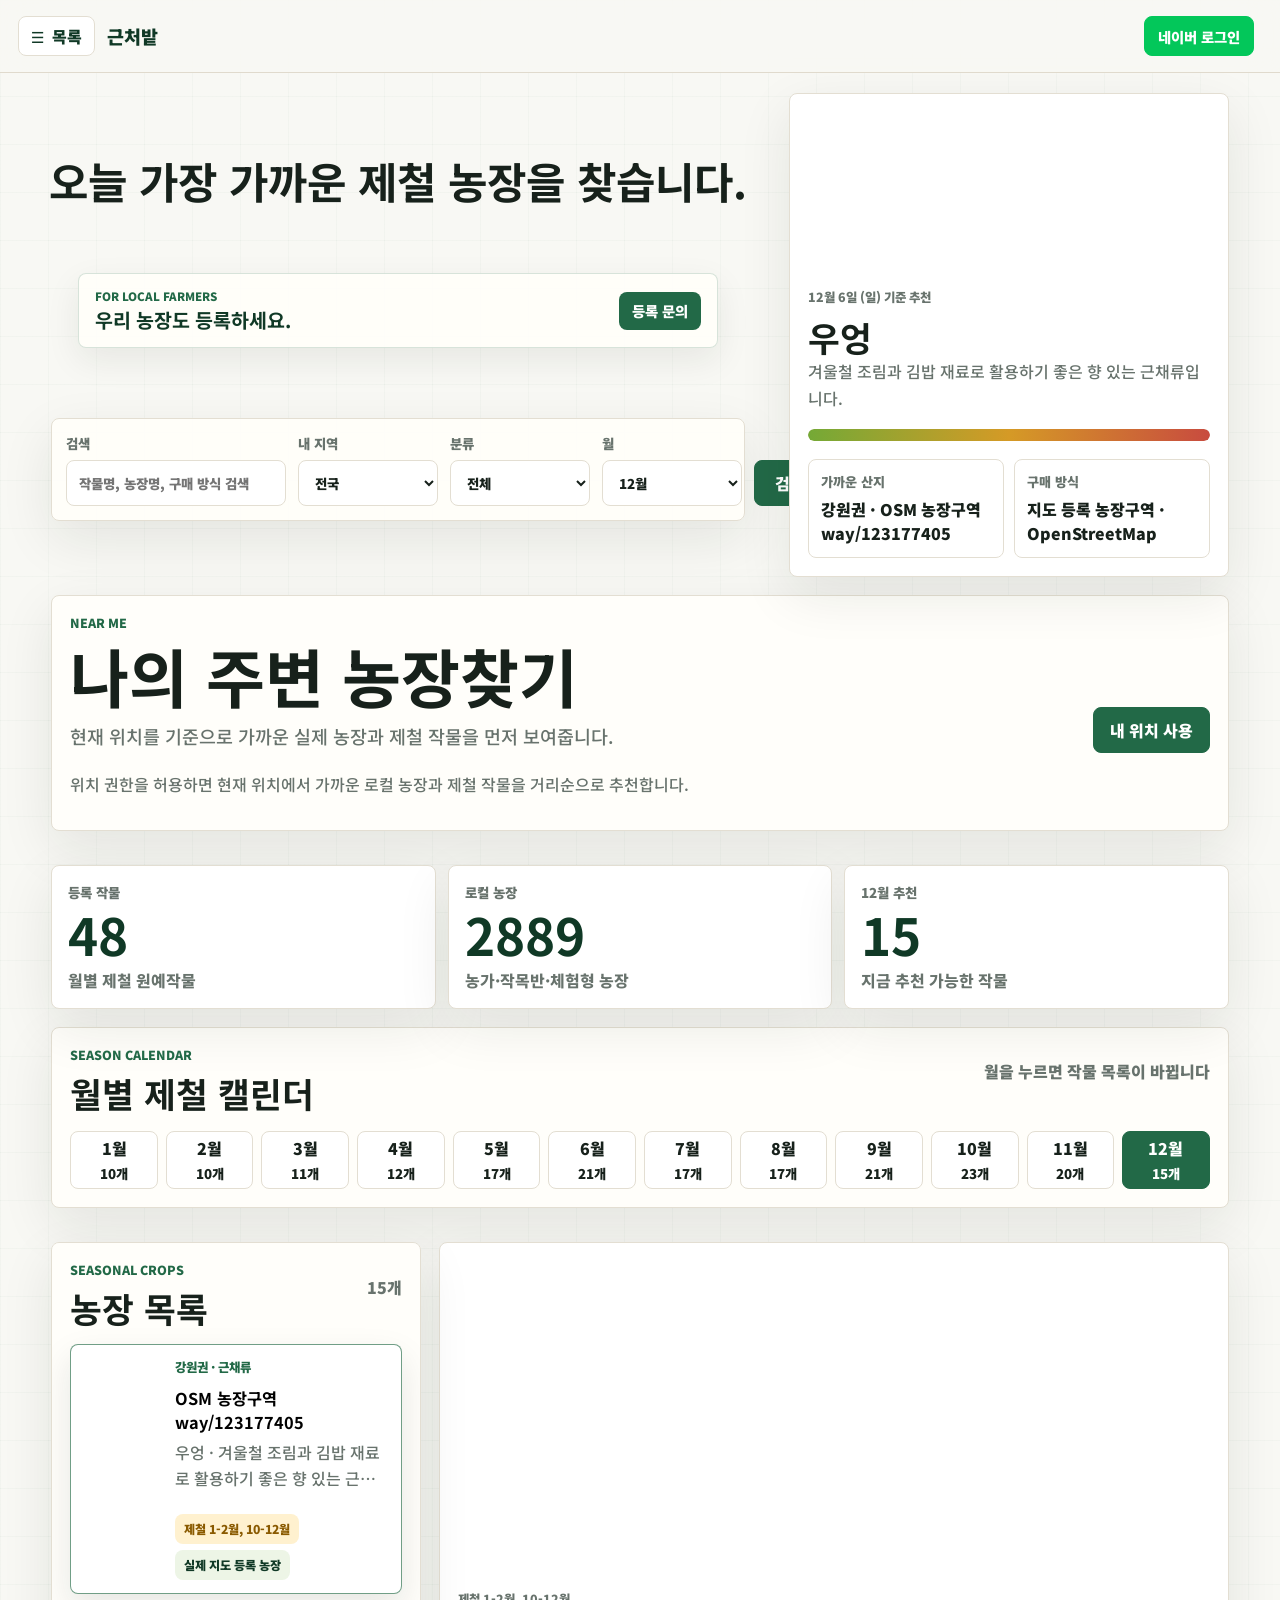
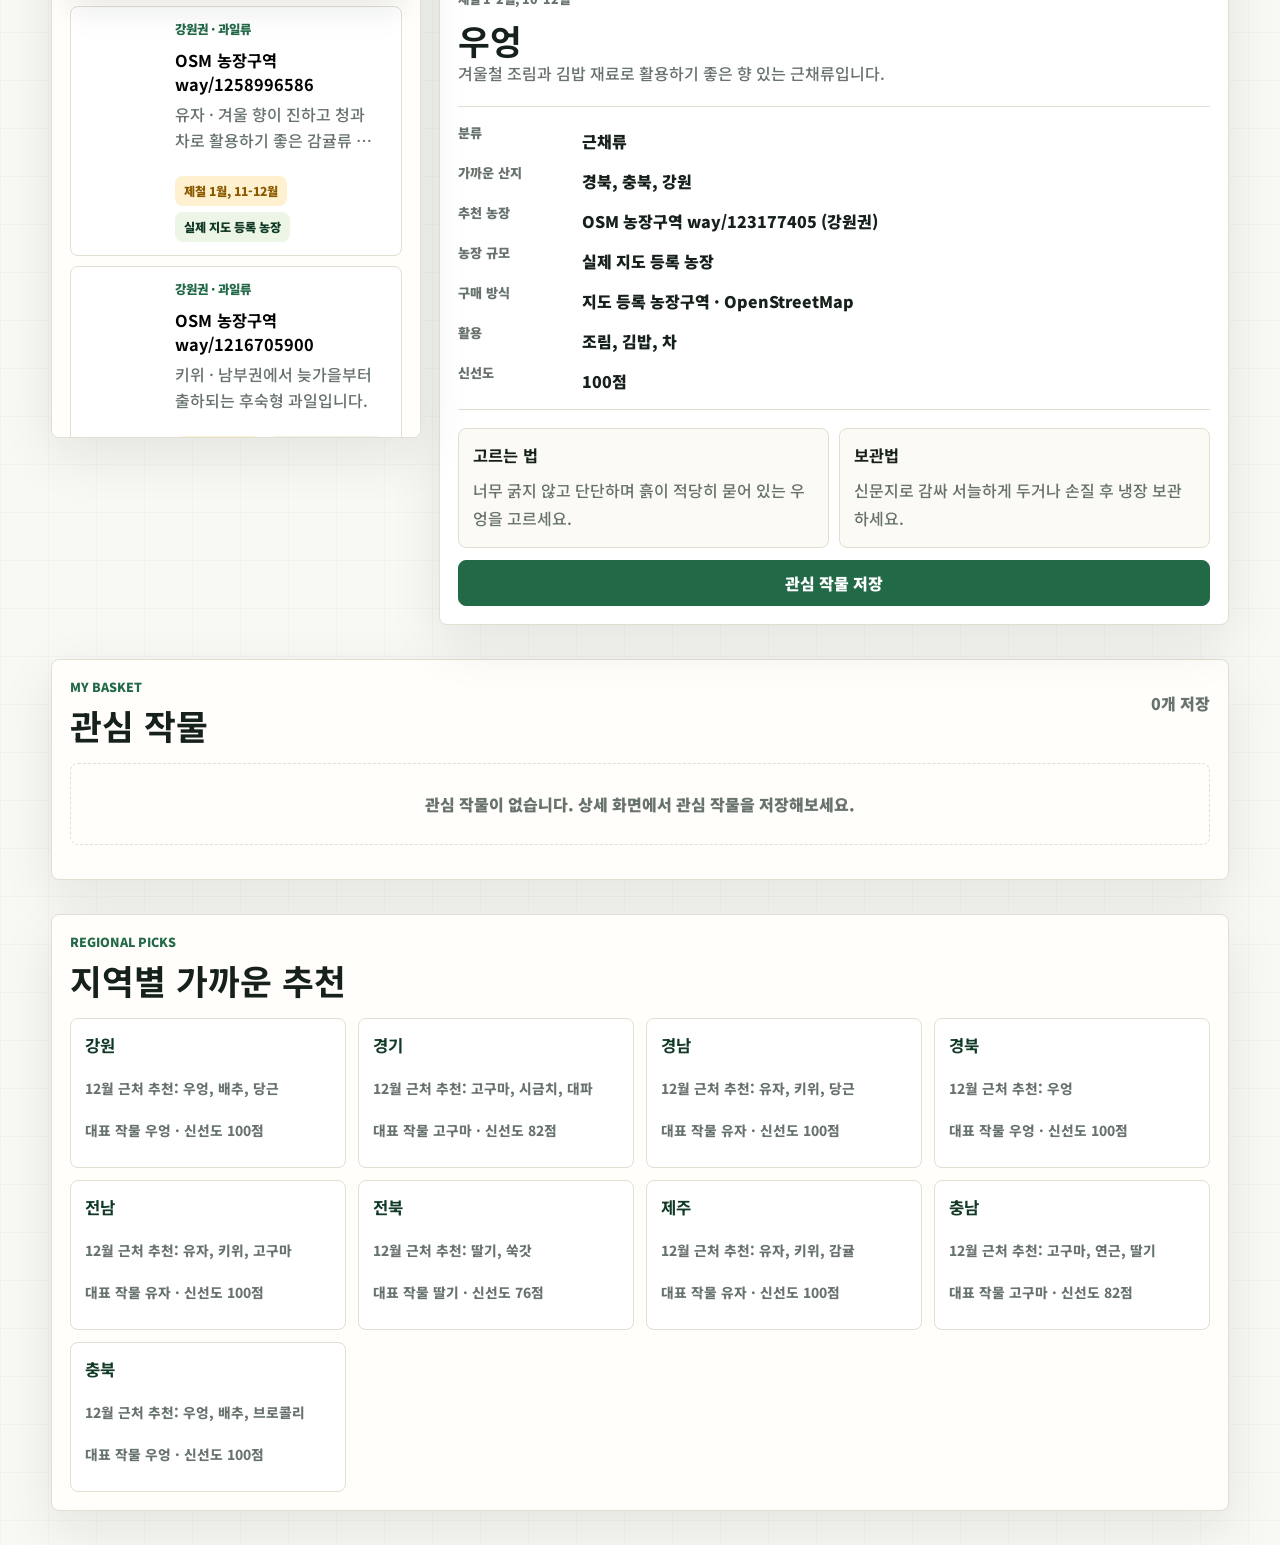
==== index.html @ dfaec76a "Move farm CTA into hero and hide secondary sections" ====
<!doctype html>
<html lang="ko">
  <head>
    <meta charset="UTF-8" />
    <meta name="viewport" content="width=device-width, initial-scale=1.0" />
    <meta
      name="description"
      content="내가 사는 지역 근처에서 지금 구할 수 있는 신선한 제철 원예작물과 로컬 구매처를 추천하는 농산물 정보 서비스입니다."
    />
    <title>근처밭 | 가까운 농장 제철작물 찾기</title>
    <link rel="preconnect" href="https://fonts.googleapis.com" />
    <link rel="preconnect" href="https://fonts.gstatic.com" crossorigin />
    <link
      href="https://fonts.googleapis.com/css2?family=Inter:wght@500;600;700;800;900&family=Noto+Sans+KR:wght@400;500;700;800;900&display=swap"
      rel="stylesheet"
    />
    <link rel="stylesheet" href="./styles.css" />
  </head>
  <body>
    <header class="site-header">
      <div class="header-left">
        <details class="quick-menu">
          <summary aria-label="서비스 목록 열기">목록</summary>
          <div class="quick-menu-panel">
            <a href="#nearby">주변 농장찾기</a>
            <a href="#overview">서비스 요약</a>
            <a href="#finder">작물 검색</a>
            <a href="#recommend">오늘 추천</a>
            <a href="#small-farms">작은 농장</a>
            <a href="#how-it-works">이렇게 찾습니다</a>
            <a href="#calendar">제철 달력</a>
            <a href="#crop-list">농장 목록</a>
            <a href="#favorites">관심 작물</a>
            <a href="#problem">농업 문제</a>
            <a href="#data">데이터 구조</a>
          </div>
        </details>
        <a class="brand" href="#app" aria-label="근처밭 홈">근처밭</a>
      </div>
      <div class="auth-widget" id="naverAuthWidget">
        <button class="naver-login-button" id="naverLoginButton" type="button">네이버 로그인</button>
        <div class="auth-panel" id="naverAuthPanel" hidden>
          <strong id="naverAuthTitle">네이버 로그인</strong>
          <p id="naverAuthMessage">네이버 계정으로 관심 작물과 농장 후보를 관리할 수 있습니다.</p>
          <code id="naverCallbackUrl"></code>
          <button type="button" id="naverLogoutButton" hidden>로그아웃</button>
        </div>
      </div>
    </header>

    <main id="app">
      <section class="hero" id="recommend">
        <div class="hero-copy hero-title-only">
          <h1>오늘 가장 가까운 제철 농장을 찾습니다.</h1>
          <div class="hero-farm-cta">
            <div>
              <span>For local farmers</span>
              <strong>우리 농장도 등록하세요.</strong>
            </div>
            <a href="mailto:hello@example.com?subject=근처밭 농장 등록 문의">등록 문의</a>
          </div>
          <div class="toolbar-panel hero-search" id="finder" aria-label="내 주변 제철 작물 검색">
            <label class="search-field">
              <span>검색</span>
              <input id="searchInput" type="search" placeholder="작물명, 농장명, 구매 방식 검색" autocomplete="off" />
            </label>
            <label>
              <span>내 지역</span>
              <select id="regionFilter">
                <option value="all">전국</option>
              </select>
            </label>
            <label>
              <span>분류</span>
              <select id="categoryFilter">
                <option value="all">전체</option>
              </select>
            </label>
            <label>
              <span>월</span>
              <select id="monthFilter"></select>
            </label>
            <button class="primary-button search-submit-button" id="searchSubmitButton" type="button">
              검색 결과 보기
            </button>
          </div>
        </div>

        <aside class="today-card" aria-label="주변 추천 요약">
          <div class="today-image" id="todayImage"></div>
          <div class="today-content">
            <p class="eyebrow" id="todayDate">Today</p>
            <h2 id="todayCropName">추천 신선작물</h2>
            <p id="todaySummary">오늘 날짜와 선택한 지역을 기준으로 가까운 제철 작물을 계산합니다.</p>
            <div class="fresh-meter" aria-label="제철 신선도">
              <span id="freshMeter"></span>
            </div>
            <dl class="today-meta">
              <div>
                <dt>가까운 산지</dt>
                <dd id="todayRegion">-</dd>
              </div>
              <div>
                <dt>구매 방식</dt>
                <dd id="todayCategory">-</dd>
              </div>
            </dl>
          </div>
        </aside>
      </section>

      <section class="section location-section main-location" id="nearby">
        <div class="section-heading">
          <div>
            <p class="eyebrow">Near me</p>
            <h1>나의 주변 농장찾기</h1>
            <p class="lead">현재 위치를 기준으로 가까운 실제 농장과 제철 작물을 먼저 보여줍니다.</p>
          </div>
          <button class="primary-button" id="locationButton" type="button">내 위치 사용</button>
        </div>
        <p class="location-status" id="locationStatus">
          위치 권한을 허용하면 현재 위치에서 가까운 로컬 농장과 제철 작물을 거리순으로 추천합니다.
        </p>
        <div class="nearby-list" id="nearbyList"></div>
      </section>

      <section class="overview-strip" id="overview" aria-label="서비스 요약">
        <article>
          <span>등록 작물</span>
          <strong id="cropTotal">0</strong>
          <p>월별 제철 원예작물</p>
        </article>
        <article>
          <span>로컬 농장</span>
          <strong id="farmTotal">0</strong>
          <p>농가·작목반·체험형 농장</p>
        </article>
        <article>
          <span id="currentMonthLabel">이번 달</span>
          <strong id="monthTotal">0</strong>
          <p>지금 추천 가능한 작물</p>
        </article>
      </section>

      <section class="section small-farm-section deferred-section" id="small-farms">
        <div class="section-heading">
          <div>
            <p class="eyebrow">Small farms</p>
            <h2>작은 농장도 함께 발견하기</h2>
          </div>
          <p class="result-count" id="smallFarmCount">0곳</p>
        </div>
        <p class="section-note">
          대형 산지뿐 아니라 직거래가 가능한 농가, 작목반, 체험형 소규모 농장도 함께 보여줍니다.
        </p>
        <div class="small-farm-list" id="smallFarmList"></div>
      </section>

      <section class="section flow-section deferred-section" id="how-it-works">
        <div class="section-heading">
          <div>
            <p class="eyebrow">How it works</p>
            <h2>이렇게 찾습니다</h2>
          </div>
        </div>
        <div class="flow-grid">
          <article>
            <span>1</span>
            <strong>지역 또는 현재 위치 선택</strong>
            <p>내 주변에서 접근 가능한 농장 후보를 먼저 좁힙니다.</p>
          </article>
          <article>
            <span>2</span>
            <strong>이번 달 제철 작물 확인</strong>
            <p>계절에 맞는 원예작물만 추려 신선도 높은 선택지를 보여줍니다.</p>
          </article>
          <article>
            <span>3</span>
            <strong>농장 상세에서 구매 판단</strong>
            <p>구매 방식, 농장 규모, 고르는 법과 보관법을 한 번에 확인합니다.</p>
          </article>
        </div>
      </section>

      <section class="section calendar-section" id="calendar" aria-labelledby="calendarTitle">
        <div class="section-heading">
          <div>
            <p class="eyebrow">Season calendar</p>
            <h2 id="calendarTitle">월별 제철 캘린더</h2>
          </div>
          <p class="result-count" id="calendarHint">월을 누르면 작물 목록이 바뀝니다</p>
        </div>
        <div class="month-strip" id="monthStrip"></div>
      </section>

      <section class="dashboard" id="crop-list">
        <aside class="crop-list-panel" aria-labelledby="listTitle">
          <div class="section-heading">
            <div>
            <p class="eyebrow">Seasonal crops</p>
              <h2 id="listTitle">농장 목록</h2>
            </div>
            <p class="result-count" id="resultCount">0개</p>
          </div>
          <div class="crop-grid" id="cropGrid"></div>
        </aside>

        <section class="detail-panel" id="cropDetail" aria-live="polite">
          <div class="detail-image" id="detailImage"></div>
          <p class="eyebrow" id="detailSeason">근처 제철</p>
          <h2 id="detailName">작물을 선택하세요</h2>
          <p id="detailDescription">목록에서 작물을 누르면 가까운 산지와 구매 팁이 표시됩니다.</p>
          <dl class="detail-meta" id="detailMeta"></dl>
          <div class="detail-tips">
            <div class="tip-box">
              <h3>고르는 법</h3>
              <p id="detailPick">-</p>
            </div>
            <div class="tip-box">
              <h3>보관법</h3>
              <p id="detailStorage">-</p>
            </div>
          </div>
          <button class="favorite-button" id="favoriteButton" type="button">관심 작물 저장</button>
        </section>
      </section>

      <section class="section saved-section" id="favorites">
        <div class="section-heading">
          <div>
            <p class="eyebrow">My basket</p>
            <h2>관심 작물</h2>
          </div>
          <p class="result-count" id="favoriteCount">0개 저장</p>
        </div>
        <div class="saved-list" id="favoriteList"></div>
      </section>

      <section class="section regional-section">
        <div class="section-heading">
          <div>
            <p class="eyebrow">Regional picks</p>
            <h2>지역별 가까운 추천</h2>
          </div>
        </div>
        <div class="region-grid" id="regionGrid"></div>
      </section>

      <section class="section impact-section deferred-section" id="problem">
        <div class="section-heading">
          <div>
            <p class="eyebrow">Agricultural problem</p>
            <h2>이 서비스가 푸는 농업 문제</h2>
          </div>
        </div>
        <div class="impact-grid">
          <article>
            <strong>정보 탐색 문제</strong>
            <p>소비자는 집 근처에서 지금 어떤 제철 작물을 구할 수 있는지 빠르게 알기 어렵습니다.</p>
          </article>
          <article>
            <strong>로컬푸드 발견성</strong>
            <p>가까운 산지와 구매 방식을 함께 보여줘 지역 농산물과 소비자의 접점을 넓힙니다.</p>
          </article>
          <article>
            <strong>신선도와 이동 거리</strong>
            <p>제철 시기와 가까운 산지를 함께 고려해 더 신선한 선택을 돕습니다.</p>
          </article>
        </div>
      </section>

      <section class="section data-section deferred-section" id="data">
        <div class="section-heading">
          <div>
            <p class="eyebrow">Data structure</p>
            <h2>사용한 데이터 구조</h2>
          </div>
        </div>
        <pre><code>{
  id: "tomato",
  name: "토마토",
  category: "과채류",
  regions: ["부산", "강원", "충남"],
  localSources: [{ region: "충남", farmName: "논산 햇살토마토농장", city: "논산", salesType: "직거래 / 로컬푸드 매장" }],
  seasonMonths: [5, 6, 7, 8, 9],
  image: "작물 이미지 URL",
  description: "작물 설명",
  pickTip: "고르는 법",
  storageTip: "보관법",
  uses: ["샐러드", "소스"]
}</code></pre>
      </section>
    </main>

    <script src="./real-farms.js"></script>
    <script src="./script.js"></script>
    <script src="./naver-auth.js"></script>
  </body>
</html>
---- styles.css ----
:root {
  --bg: #f8f8f4;
  --surface: #fffefa;
  --surface-strong: #ffffff;
  --text: #17211b;
  --muted: #68736d;
  --line: #e3ded2;
  --green: #226947;
  --green-dark: #103926;
  --leaf: #74a936;
  --tomato: #c84b3f;
  --sky: #277497;
  --gold: #d59a26;
  --shadow: 0 18px 54px rgba(24, 32, 27, 0.09);
}

* {
  box-sizing: border-box;
}

html {
  scroll-behavior: smooth;
}

body {
  margin: 0;
  background:
    linear-gradient(rgba(36, 107, 69, 0.026) 1px, transparent 1px),
    linear-gradient(90deg, rgba(36, 107, 69, 0.026) 1px, transparent 1px),
    var(--bg);
  background-size: 48px 48px;
  color: var(--text);
  font-family: "Noto Sans KR", "Inter", system-ui, sans-serif;
  font-weight: 500;
  text-rendering: optimizeLegibility;
  -webkit-font-smoothing: antialiased;
}

button,
input,
select {
  font: inherit;
}

button {
  cursor: pointer;
}

a {
  color: inherit;
  text-decoration: none;
}

.site-header {
  position: sticky;
  top: 0;
  z-index: 20;
  display: flex;
  align-items: center;
  justify-content: space-between;
  gap: 20px;
  padding: 16px clamp(8px, 2vw, 28px) 16px clamp(8px, 1.4vw, 20px);
  border-bottom: 1px solid rgba(222, 216, 201, 0.9);
  background: rgba(248, 248, 244, 0.92);
  backdrop-filter: blur(16px);
}

.header-left {
  display: flex;
  align-items: center;
  gap: 12px;
}

.quick-menu {
  position: relative;
}

.quick-menu summary {
  display: inline-flex;
  min-height: 40px;
  align-items: center;
  justify-content: center;
  border: 1px solid var(--line);
  border-radius: 8px;
  background: var(--surface-strong);
  color: var(--green-dark);
  padding: 0 12px;
  font-weight: 900;
  list-style: none;
  cursor: pointer;
}

.quick-menu summary::-webkit-details-marker {
  display: none;
}

.quick-menu summary::before {
  margin-right: 7px;
  content: "☰";
  font-size: 0.95rem;
}

.quick-menu[open] summary {
  border-color: var(--green);
  box-shadow: 0 0 0 3px rgba(34, 105, 71, 0.12);
}

.quick-menu-panel {
  position: absolute;
  top: calc(100% + 8px);
  left: 0;
  z-index: 40;
  display: grid;
  width: 190px;
  gap: 4px;
  border: 1px solid var(--line);
  border-radius: 8px;
  background: var(--surface-strong);
  box-shadow: var(--shadow);
  padding: 8px;
}

.quick-menu-panel a {
  border-radius: 8px;
  color: var(--text);
  padding: 10px 11px;
  font-weight: 900;
}

.quick-menu-panel a:hover {
  background: #edf5e6;
  color: var(--green-dark);
}

.brand {
  color: var(--green-dark);
  font-size: 1.15rem;
  font-weight: 900;
  letter-spacing: 0;
}

.nav {
  display: flex;
  gap: clamp(14px, 3vw, 30px);
  color: var(--muted);
  font-weight: 800;
}

.nav a:hover {
  color: var(--green-dark);
}

.main-location {
  padding-top: 34px;
}

.main-location .section-heading {
  align-items: flex-end;
}

.main-location h1 {
  margin-bottom: 10px;
  font-size: clamp(2.25rem, 5vw, 4.2rem);
}

.main-location .lead {
  margin-bottom: 0;
}

.auth-widget {
  position: relative;
  flex: 0 0 auto;
}

.naver-login-button {
  min-height: 40px;
  border: 1px solid #03c75a;
  border-radius: 8px;
  background: #03c75a;
  color: #ffffff;
  padding: 0 13px;
  font-size: 0.9rem;
  font-weight: 900;
  white-space: nowrap;
}

.naver-login-button.connected {
  border-color: var(--green-dark);
  background: var(--green-dark);
}

.auth-panel {
  position: absolute;
  top: calc(100% + 8px);
  right: 0;
  z-index: 45;
  width: min(360px, 84vw);
  border: 1px solid var(--line);
  border-radius: 8px;
  background: var(--surface-strong);
  box-shadow: var(--shadow);
  padding: 14px;
}

.auth-panel strong {
  display: block;
  margin-bottom: 8px;
  color: var(--green-dark);
  font-size: 1rem;
}

.auth-panel p {
  margin-bottom: 10px;
  color: var(--muted);
  font-size: 0.9rem;
  line-height: 1.6;
}

.auth-panel code {
  display: block;
  overflow-wrap: anywhere;
  border-radius: 8px;
  background: #f3f5ef;
  color: var(--green-dark);
  padding: 9px;
  font-size: 0.78rem;
  line-height: 1.45;
}

.auth-panel button {
  min-height: 36px;
  margin-top: 10px;
  border: 1px solid var(--line);
  border-radius: 8px;
  background: transparent;
  color: var(--green-dark);
  padding: 0 12px;
  font-weight: 900;
}

.hero {
  display: grid;
  grid-template-columns: minmax(0, 1fr) minmax(320px, 440px);
  gap: clamp(20px, 4vw, 44px);
  align-items: stretch;
  padding: 20px clamp(18px, 4vw, 56px) 18px;
}

.hero-copy {
  display: flex;
  min-height: 360px;
  flex-direction: column;
  justify-content: center;
}

.hero-title-only {
  align-items: center;
  min-height: 430px;
  justify-content: space-between;
  padding: clamp(38px, 5vw, 72px) 0 clamp(18px, 3vw, 38px);
}

.hero-title-only h1 {
  max-width: none;
  margin-bottom: 0;
  font-size: clamp(2.05rem, 3.35vw, 3.25rem);
  line-height: 1.08;
  text-align: center;
  white-space: nowrap;
}

.hero-search {
  width: 100%;
  max-width: 940px;
  margin: 0 auto;
}

.hero-farm-cta {
  display: flex;
  width: min(100%, 640px);
  align-items: center;
  justify-content: space-between;
  gap: 18px;
  border: 1px solid rgba(34, 105, 71, 0.18);
  border-radius: 8px;
  background: rgba(255, 254, 250, 0.9);
  box-shadow: 0 12px 34px rgba(24, 32, 27, 0.08);
  padding: 14px 16px;
}

.hero-farm-cta span {
  display: block;
  margin-bottom: 4px;
  color: var(--green);
  font-size: 0.72rem;
  font-weight: 900;
  text-transform: uppercase;
}

.hero-farm-cta strong {
  display: block;
  color: var(--green-dark);
  font-size: clamp(1rem, 1.6vw, 1.22rem);
  line-height: 1.25;
}

.hero-farm-cta a {
  display: inline-flex;
  min-height: 38px;
  flex: 0 0 auto;
  align-items: center;
  justify-content: center;
  border-radius: 8px;
  background: var(--green);
  color: white;
  padding: 0 13px;
  font-size: 0.9rem;
  font-weight: 900;
}

.eyebrow {
  margin: 0 0 10px;
  color: var(--green);
  font-size: 0.78rem;
  font-weight: 900;
  letter-spacing: 0;
  text-transform: uppercase;
}

h1,
h2,
h3,
p {
  margin-top: 0;
}

h1 {
  max-width: 820px;
  margin-bottom: 18px;
  font-size: clamp(2.35rem, 5vw, 4.75rem);
  line-height: 1.06;
  letter-spacing: 0;
}

h2 {
  margin-bottom: 0;
  font-size: clamp(1.5rem, 2.7vw, 2.35rem);
  line-height: 1.14;
  letter-spacing: 0;
}

h3 {
  margin-bottom: 10px;
  font-size: 1.02rem;
}

.lead {
  max-width: 620px;
  color: var(--muted);
  font-size: clamp(1rem, 2vw, 1.15rem);
  line-height: 1.82;
}

.hero-points {
  display: flex;
  flex-wrap: wrap;
  gap: 8px;
  margin-top: 4px;
}

.hero-points span {
  border: 1px solid var(--line);
  border-radius: 999px;
  background: rgba(255, 255, 255, 0.72);
  color: var(--green-dark);
  padding: 8px 11px;
  font-size: 0.84rem;
  font-weight: 900;
}

.back-link {
  display: inline-flex;
  margin-bottom: 14px;
  color: var(--green-dark);
  font-weight: 900;
}

.detail-page {
  padding: 28px clamp(18px, 4vw, 56px) 48px;
}

.detail-hero {
  display: grid;
  grid-template-columns: minmax(280px, 0.9fr) minmax(0, 1.1fr);
  gap: 18px;
  align-items: stretch;
  margin-bottom: 18px;
}

.detail-hero-image,
.detail-hero-copy {
  border: 1px solid var(--line);
  border-radius: 8px;
  background: var(--surface-strong);
  box-shadow: var(--shadow);
}

.detail-hero-image {
  min-height: 430px;
  background-position: center;
  background-size: cover;
  filter: saturate(0.96) contrast(1.02);
}

.detail-hero-copy {
  display: flex;
  flex-direction: column;
  justify-content: center;
  padding: clamp(20px, 4vw, 36px);
}

.detail-hero-copy h1 {
  font-size: clamp(2rem, 4vw, 4rem);
}

.detail-favorite {
  width: fit-content;
  min-width: 180px;
}

.detail-actions {
  display: flex;
  flex-wrap: wrap;
  gap: 10px;
  margin: 18px 0 8px;
}

.detail-page-grid {
  display: grid;
  grid-template-columns: repeat(2, minmax(0, 1fr));
  gap: 18px;
}

.detail-info-section {
  margin: 0;
}

.page-meta {
  margin-bottom: 0;
}

.hero-actions {
  display: flex;
  flex-wrap: wrap;
  gap: 10px;
  margin-top: 18px;
}

.primary-button,
.secondary-button,
.favorite-button {
  display: inline-flex;
  min-height: 46px;
  align-items: center;
  justify-content: center;
  border-radius: 8px;
  padding: 0 16px;
  font-weight: 900;
}

.primary-button {
  border: 1px solid var(--green);
  background: var(--green);
  color: white;
}

.secondary-button {
  border: 1px solid var(--line);
  background: var(--surface-strong);
  color: var(--text);
}

.favorite-button {
  width: 100%;
  margin-top: 12px;
  border: 1px solid var(--green);
  background: var(--green);
  color: white;
}

.favorite-button.saved {
  border-color: #e8c46d;
  background: #fff4cf;
  color: #6f4c00;
}

.today-card,
.toolbar-panel,
.crop-list-panel,
.detail-panel,
.section {
  border: 1px solid var(--line);
  border-radius: 8px;
  background: var(--surface);
  box-shadow: var(--shadow);
}

.today-card {
  display: flex;
  min-height: 360px;
  flex-direction: column;
  overflow: hidden;
  background: var(--surface-strong);
}

.today-image,
.detail-image,
.crop-image {
  background-position: center;
  background-size: cover;
}

.today-image {
  min-height: 175px;
  filter: saturate(0.96) contrast(1.02);
}

.today-content {
  display: flex;
  flex: 1;
  flex-direction: column;
  padding: 18px;
}

.today-content p {
  color: var(--muted);
  line-height: 1.72;
}

.fresh-meter {
  height: 12px;
  margin: auto 0 18px;
  overflow: hidden;
  border-radius: 999px;
  background: #ebe4d6;
}

.fresh-meter span {
  display: block;
  width: 0%;
  height: 100%;
  border-radius: inherit;
  background: linear-gradient(90deg, var(--leaf), var(--gold), var(--tomato));
  transition: width 240ms ease;
}

.today-meta {
  display: grid;
  grid-template-columns: 1fr 1fr;
  gap: 10px;
  margin: 0;
}

.today-meta div {
  padding: 12px;
  border: 1px solid var(--line);
  border-radius: 8px;
  background: var(--surface-strong);
}

dt {
  color: var(--muted);
  font-size: 0.82rem;
  font-weight: 900;
}

dd {
  margin: 6px 0 0;
  font-weight: 900;
}

.toolbar-panel {
  display: grid;
  grid-template-columns: minmax(220px, 1.5fr) repeat(3, minmax(140px, 0.7fr)) minmax(140px, auto);
  gap: 12px;
  margin: 0 clamp(18px, 4vw, 56px) 18px;
  padding: 14px;
  background: rgba(255, 254, 250, 0.94);
}

.search-submit-button {
  align-self: end;
  width: 100%;
}

.overview-strip {
  display: grid;
  grid-template-columns: repeat(3, minmax(0, 1fr));
  gap: 12px;
  margin: 0 clamp(18px, 4vw, 56px) 18px;
}

.overview-strip article {
  display: grid;
  gap: 7px;
  min-height: 128px;
  border: 1px solid var(--line);
  border-radius: 8px;
  background: var(--surface-strong);
  box-shadow: var(--shadow);
  padding: 16px;
}

.overview-strip span {
  color: var(--muted);
  font-size: 0.84rem;
  font-weight: 900;
}

.overview-strip strong {
  color: var(--green-dark);
  font-size: clamp(2rem, 4vw, 3.2rem);
  line-height: 1;
}

.overview-strip p {
  margin: 0;
  color: var(--muted);
  font-weight: 800;
}

label {
  display: grid;
  gap: 7px;
  color: var(--muted);
  font-size: 0.84rem;
  font-weight: 900;
}

input,
select {
  width: 100%;
  min-height: 46px;
  border: 1px solid var(--line);
  border-radius: 8px;
  background: #fff;
  color: var(--text);
  padding: 0 12px;
  outline: none;
}

input:focus,
select:focus {
  border-color: var(--green);
  box-shadow: 0 0 0 3px rgba(36, 107, 69, 0.16);
}

.dashboard {
  display: grid;
  grid-template-columns: minmax(280px, 370px) minmax(0, 1fr);
  gap: 18px;
  padding: 0 clamp(18px, 4vw, 56px) 34px;
  align-items: start;
}

.crop-list-panel,
.detail-panel,
.section {
  padding: 18px;
}

.crop-list-panel {
  position: sticky;
  top: 82px;
  max-height: calc(100vh - 104px);
  overflow: auto;
}

.section-heading {
  display: flex;
  align-items: center;
  justify-content: space-between;
  gap: 18px;
  margin-bottom: 18px;
}

.result-count {
  color: var(--muted);
  font-weight: 900;
}

.crop-grid {
  display: grid;
  grid-template-columns: 1fr;
  gap: 10px;
}

.crop-card {
  display: grid;
  grid-template-columns: 86px minmax(0, 1fr);
  min-height: 112px;
  overflow: hidden;
  border: 1px solid var(--line);
  border-radius: 8px;
  background: var(--surface-strong);
  text-align: left;
  transition:
    border-color 160ms ease,
    box-shadow 160ms ease,
    transform 160ms ease;
}

.crop-card:hover,
.crop-card.active {
  border-color: rgba(36, 107, 69, 0.65);
  box-shadow: 0 14px 34px rgba(24, 32, 27, 0.1);
  transform: translateY(-2px);
}

.crop-image {
  min-height: 112px;
  filter: saturate(0.95) contrast(1.02);
}

.crop-body {
  display: flex;
  flex: 1;
  flex-direction: column;
  min-width: 0;
  padding: 12px;
}

.crop-body h3 {
  margin-bottom: 6px;
}

.crop-body p {
  display: -webkit-box;
  overflow: hidden;
  color: var(--muted);
  line-height: 1.62;
  -webkit-box-orient: vertical;
  -webkit-line-clamp: 2;
}

.badge-row {
  display: flex;
  flex-wrap: wrap;
  gap: 6px;
  margin-top: auto;
}

.badge {
  border-radius: 8px;
  background: #edf5e6;
  color: var(--green-dark);
  padding: 6px 9px;
  font-size: 0.76rem;
  font-weight: 900;
}

.crop-card .badge-row {
  margin-top: 6px;
}

.badge.gold {
  background: #fff1cf;
  color: #8a5a00;
}

.badge.sky {
  background: #e7f4f8;
  color: #155572;
}

.detail-panel {
  align-self: start;
  background: var(--surface-strong);
}

.detail-image {
  min-height: 310px;
  margin-bottom: 18px;
  border-radius: 8px;
  filter: saturate(0.96) contrast(1.02);
}

.detail-panel p {
  color: var(--muted);
  line-height: 1.74;
}

.detail-meta {
  display: grid;
  grid-template-columns: 110px minmax(0, 1fr);
  gap: 10px 14px;
  margin: 18px 0;
  padding: 16px 0;
  border-top: 1px solid var(--line);
  border-bottom: 1px solid var(--line);
}

.detail-meta dd {
  overflow-wrap: anywhere;
}

.detail-tips {
  display: grid;
  grid-template-columns: repeat(2, minmax(0, 1fr));
  gap: 10px;
}

.tip-box {
  padding: 14px;
  border: 1px solid var(--line);
  border-radius: 8px;
  background: #fbfaf5;
}

.tip-box + .tip-box {
  margin-top: 0;
}

.tip-box p {
  margin-bottom: 0;
}

.impact-section,
.data-section,
.calendar-section,
.saved-section,
.regional-section,
.location-section,
.small-farm-section,
.flow-section,
.farm-cta-section {
  margin: 0 clamp(18px, 4vw, 56px) 34px;
}

.farm-cta-section {
  display: grid;
  grid-template-columns: minmax(0, 1fr) auto;
  gap: 24px;
  align-items: center;
  background: #173826;
  color: white;
}

.farm-cta-section .eyebrow {
  color: #a8e6bf;
}

.farm-cta-copy p {
  max-width: 680px;
  margin-bottom: 0;
  color: #dceee2;
  line-height: 1.75;
}

.farm-cta-actions {
  display: flex;
  flex-wrap: wrap;
  gap: 10px;
  justify-content: flex-end;
}

.farm-cta-section .secondary-button {
  background: transparent;
  color: white;
}

.deferred-section {
  display: none;
}

.deferred-section.section-visible {
  display: block;
}

.location-status,
.section-note {
  margin-bottom: 14px;
  color: var(--muted);
  line-height: 1.7;
}

.month-strip {
  display: grid;
  grid-template-columns: repeat(12, minmax(64px, 1fr));
  gap: 8px;
}

.month-button {
  min-height: 58px;
  border: 1px solid var(--line);
  border-radius: 8px;
  background: var(--surface-strong);
  color: var(--text);
  font-weight: 900;
  transition:
    background 160ms ease,
    color 160ms ease,
    border-color 160ms ease;
}

.month-button.active {
  border-color: var(--green);
  background: var(--green);
  color: white;
}

.saved-list,
.region-grid,
.nearby-list,
.small-farm-list,
.flow-grid {
  display: grid;
  grid-template-columns: repeat(4, minmax(0, 1fr));
  gap: 12px;
}

.flow-grid {
  grid-template-columns: repeat(3, minmax(0, 1fr));
}

.saved-item,
.region-item,
.nearby-item,
.small-farm-item,
.flow-grid article {
  display: grid;
  gap: 8px;
  min-height: 150px;
  padding: 14px;
  border: 1px solid var(--line);
  border-radius: 8px;
  background: #fff;
}

.saved-item strong,
.region-item strong,
.nearby-item strong,
.small-farm-item strong,
.flow-grid strong {
  color: var(--green-dark);
  font-size: 1.04rem;
}

.saved-item span,
.region-item span,
.nearby-item span,
.small-farm-item span {
  color: var(--muted);
  font-size: 0.86rem;
  font-weight: 800;
  line-height: 1.5;
}

.flow-grid span {
  display: inline-flex;
  width: 34px;
  height: 34px;
  align-items: center;
  justify-content: center;
  border-radius: 999px;
  background: #edf5e6;
  color: var(--green-dark);
  font-weight: 900;
}

.flow-grid p {
  margin: 0;
  color: var(--muted);
  line-height: 1.65;
}

.saved-item button {
  min-height: 36px;
  border: 1px solid var(--line);
  border-radius: 8px;
  background: transparent;
  color: var(--muted);
  font-weight: 900;
}

.impact-grid {
  display: grid;
  grid-template-columns: repeat(3, minmax(0, 1fr));
  gap: 12px;
}

.impact-grid article {
  min-height: 170px;
  padding: 16px;
  border: 1px solid var(--line);
  border-radius: 8px;
  background: var(--surface-strong);
}

.impact-grid strong {
  display: block;
  margin-bottom: 10px;
  color: var(--green-dark);
  font-size: 1.08rem;
}

.impact-grid p {
  margin-bottom: 0;
  color: var(--muted);
  line-height: 1.7;
}

pre {
  overflow-x: auto;
  margin: 0;
  border-radius: 8px;
  background: #17201b;
  color: #f7f5ef;
  padding: 18px;
  line-height: 1.6;
}

.empty {
  grid-column: 1 / -1;
  padding: 28px;
  border: 1px dashed var(--line);
  border-radius: 8px;
  color: var(--muted);
  text-align: center;
  font-weight: 900;
}

@media (max-width: 1080px) {
  .hero,
  .dashboard,
  .detail-hero,
  .detail-page-grid,
  .farm-cta-section,
  .toolbar-panel,
  .overview-strip,
  .impact-grid,
  .saved-list,
  .region-grid,
  .nearby-list,
  .small-farm-list,
  .flow-grid {
    grid-template-columns: 1fr;
  }

  .hero-copy,
  .today-card {
    min-height: auto;
  }

  .hero-title-only {
    gap: 28px;
    justify-content: center;
    padding: 0;
  }

  .hero-farm-cta {
    width: 100%;
  }

  .hero-search {
    margin-bottom: 0;
  }

  .hero-title-only h1 {
    white-space: normal;
  }

  .crop-grid {
    grid-template-columns: 1fr;
  }

  .month-strip {
    grid-template-columns: repeat(6, minmax(0, 1fr));
  }

  .detail-panel {
    position: static;
  }

  .crop-list-panel {
    position: static;
    max-height: none;
  }
}

@media (max-width: 680px) {
  .site-header,
  .section-heading {
    align-items: flex-start;
    flex-direction: column;
  }

  .main-location .section-heading {
    align-items: flex-start;
  }

  .auth-widget {
    width: 100%;
  }

  .naver-login-button {
    width: 100%;
  }

  .auth-panel {
    right: auto;
    left: 0;
    width: 100%;
  }

  .nav {
    width: 100%;
    justify-content: space-between;
  }

  .header-left {
    width: 100%;
    justify-content: space-between;
  }

  .quick-menu-panel {
    width: min(78vw, 230px);
  }

  .hero {
    padding-top: 34px;
  }

  h1 {
    font-size: clamp(2.05rem, 10vw, 3.2rem);
  }

  .hero-title-only {
    min-height: auto;
  }

  .hero-title-only h1 {
    font-size: clamp(1.95rem, 9vw, 2.75rem);
  }

  .today-meta,
  .crop-grid {
    grid-template-columns: 1fr;
  }

  .crop-card {
    grid-template-columns: 78px minmax(0, 1fr);
  }

  .crop-image {
    min-height: 108px;
  }

  .detail-image {
    min-height: 220px;
  }

  .detail-tips {
    grid-template-columns: 1fr;
  }

  .farm-cta-actions {
    justify-content: flex-start;
  }

  .detail-hero-image {
    min-height: 260px;
  }

  .month-strip {
    grid-template-columns: repeat(3, minmax(0, 1fr));
  }

  .detail-meta {
    grid-template-columns: 1fr;
  }
}
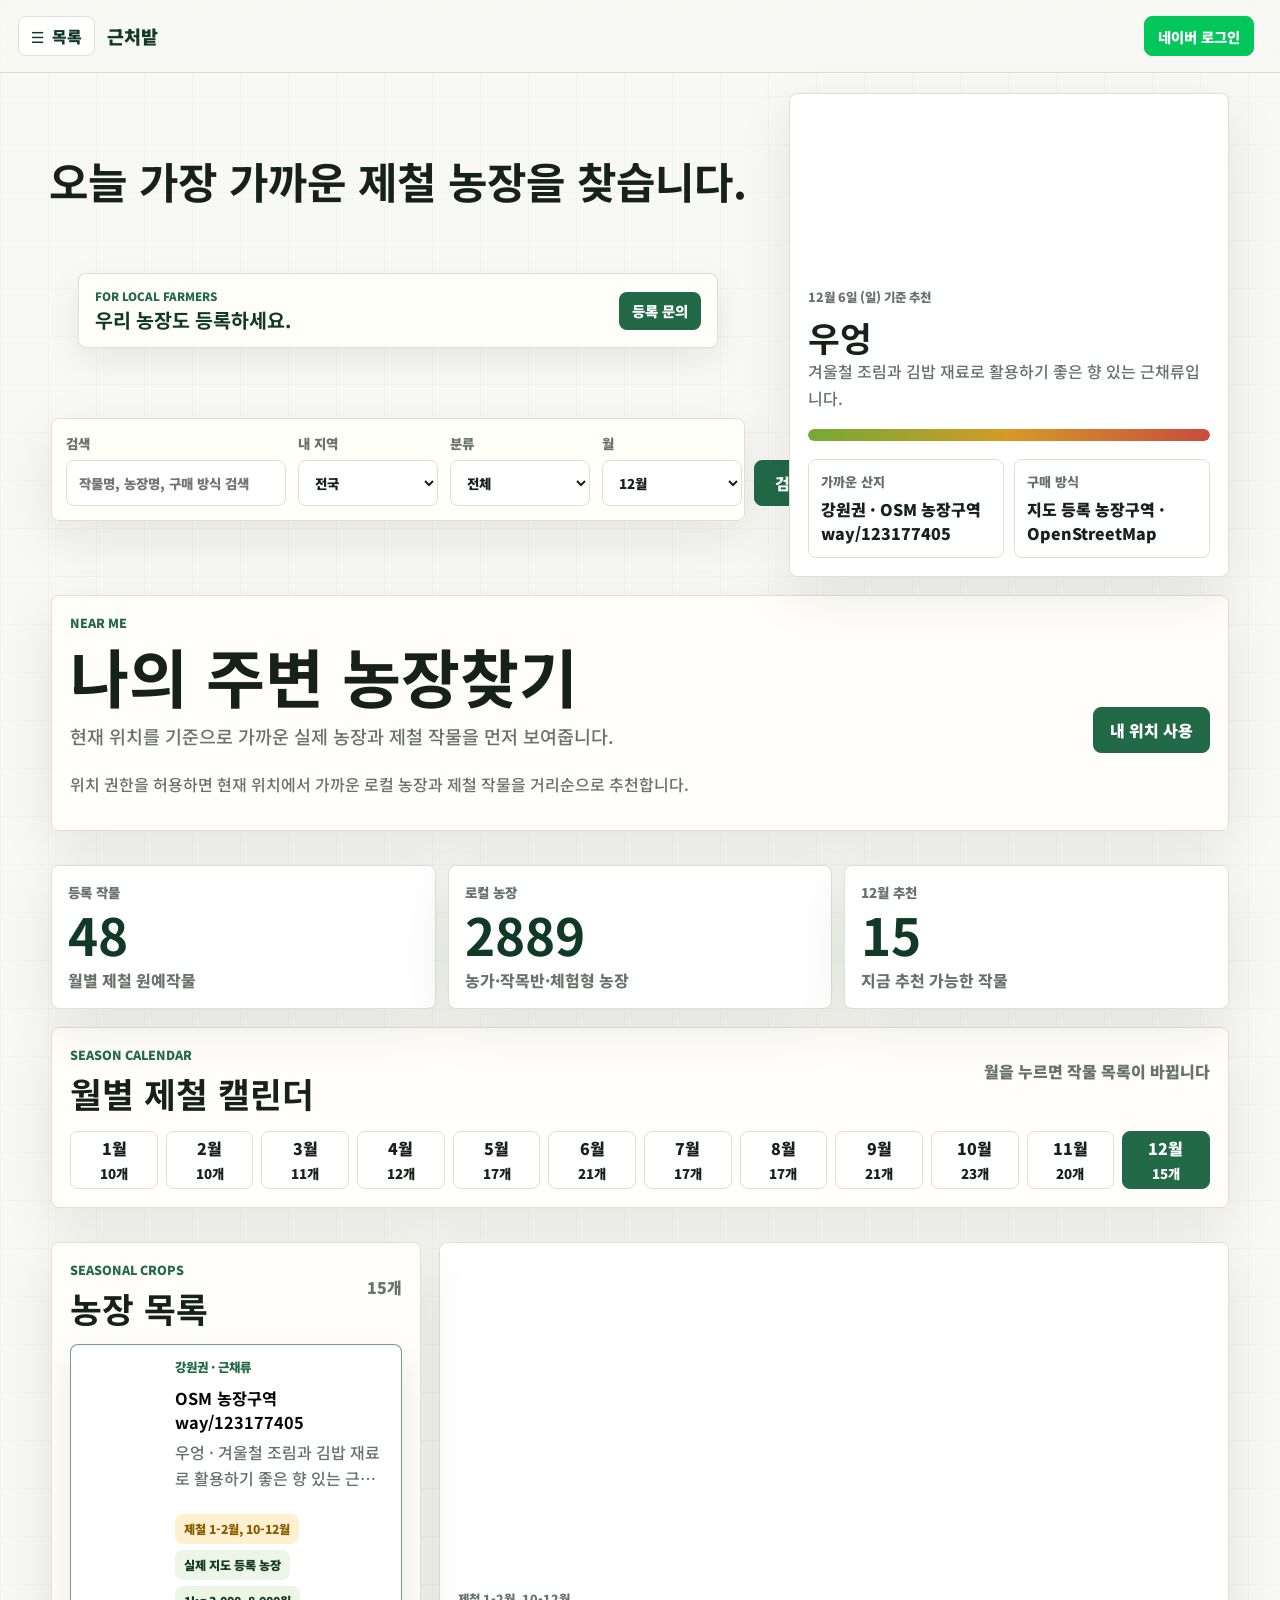
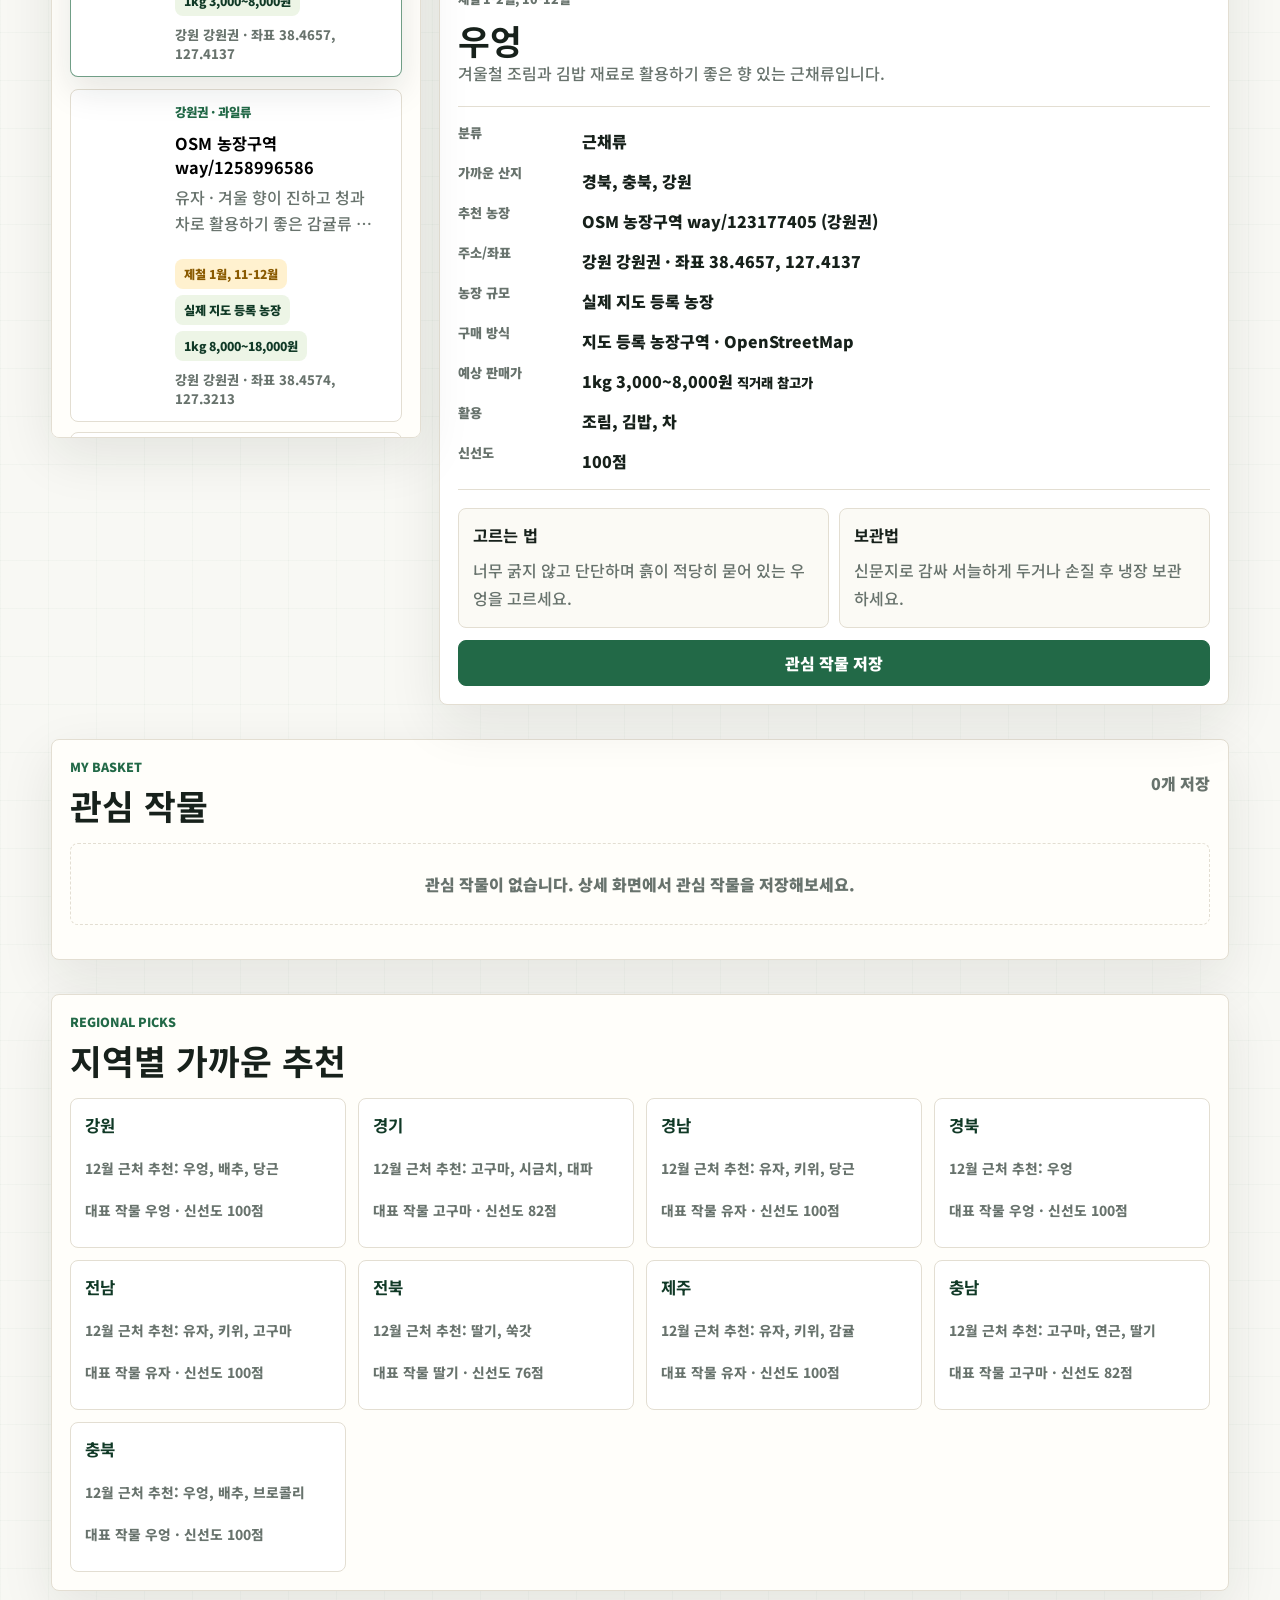
==== commit b574c111: "Add farm address and price details" ====
--- a/index.html
+++ b/index.html
@@ -27,12 +27,9 @@
             <a href="#finder">작물 검색</a>
             <a href="#recommend">오늘 추천</a>
             <a href="#small-farms">작은 농장</a>
-            <a href="#how-it-works">이렇게 찾습니다</a>
             <a href="#calendar">제철 달력</a>
             <a href="#crop-list">농장 목록</a>
             <a href="#favorites">관심 작물</a>
-            <a href="#problem">농업 문제</a>
-            <a href="#data">데이터 구조</a>
           </div>
         </details>
         <a class="brand" href="#app" aria-label="근처밭 홈">근처밭</a>
--- a/styles.css
+++ b/styles.css
@@ -761,6 +761,15 @@
 
 .crop-card .badge-row {
   margin-top: 6px;
+}
+
+.farm-extra {
+  display: block;
+  margin-top: 9px;
+  color: var(--muted);
+  font-size: 0.82rem;
+  font-weight: 800;
+  line-height: 1.45;
 }
 
 .badge.gold {
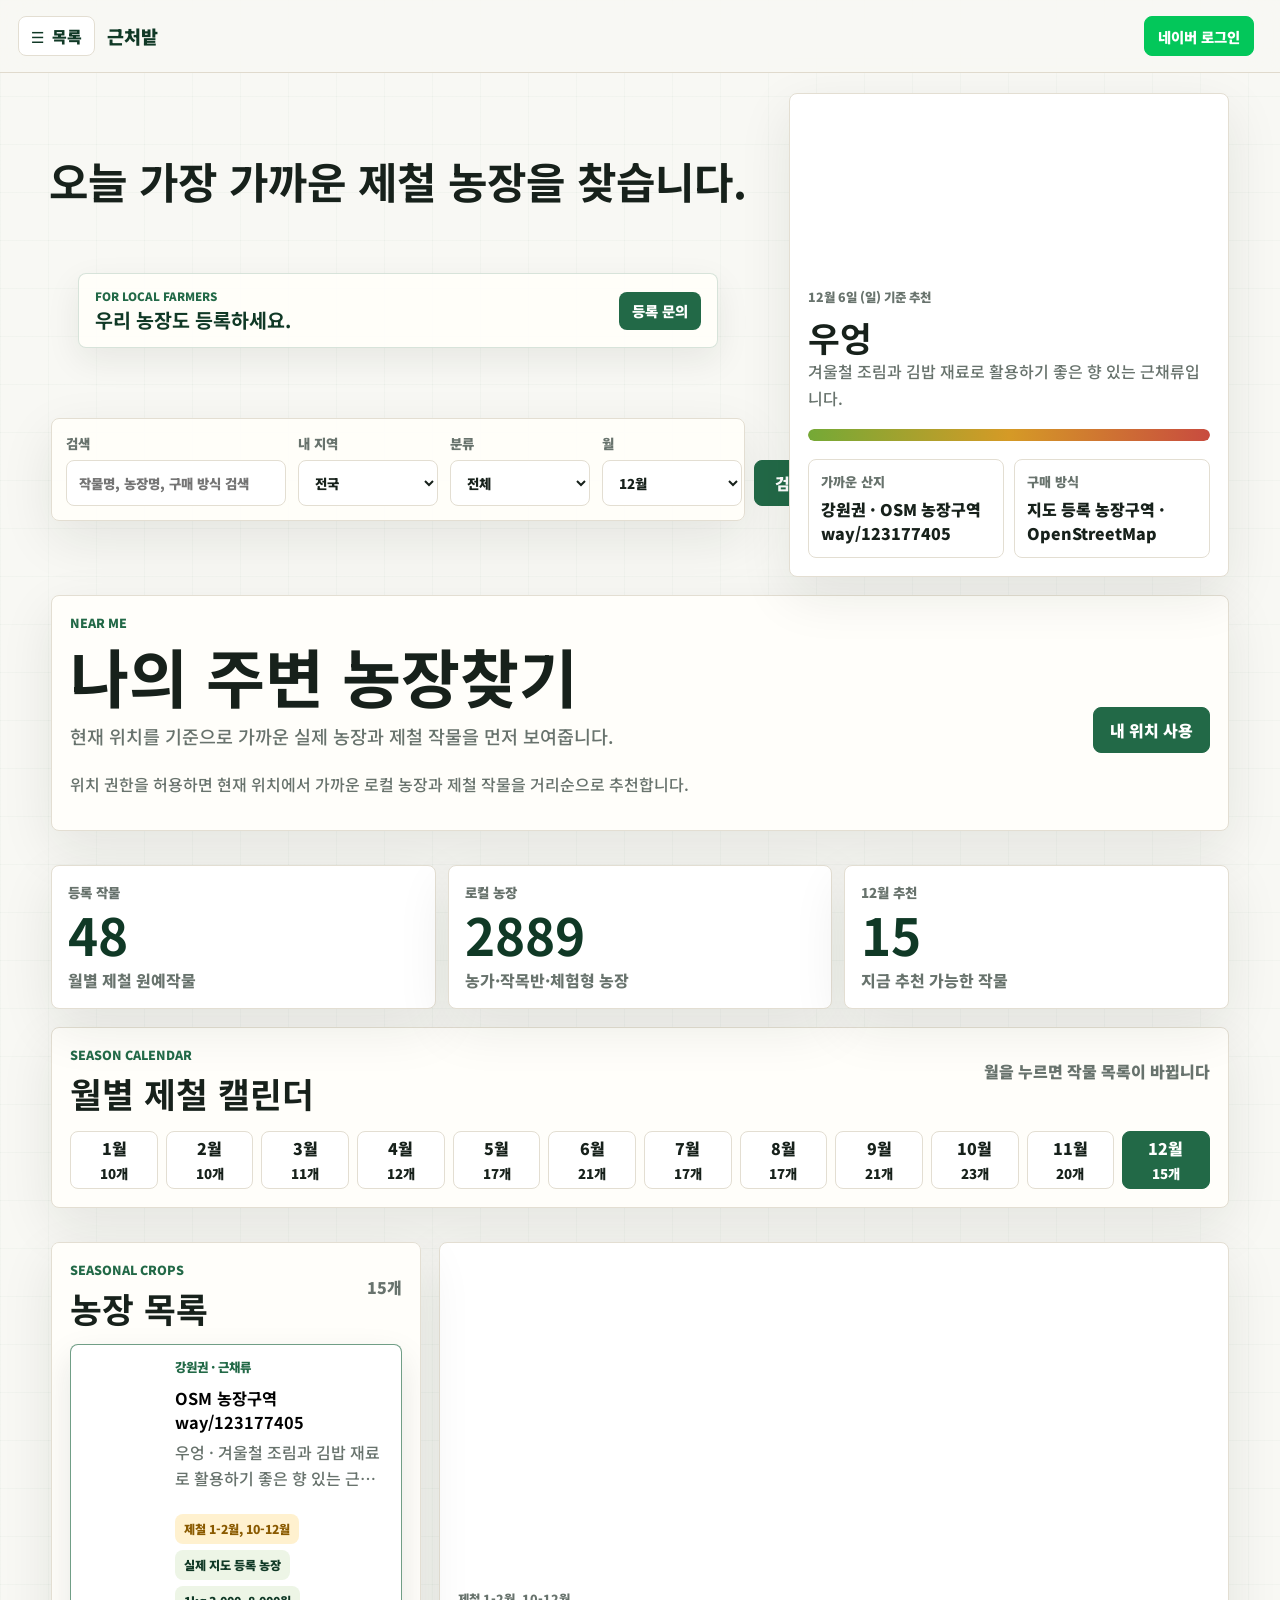
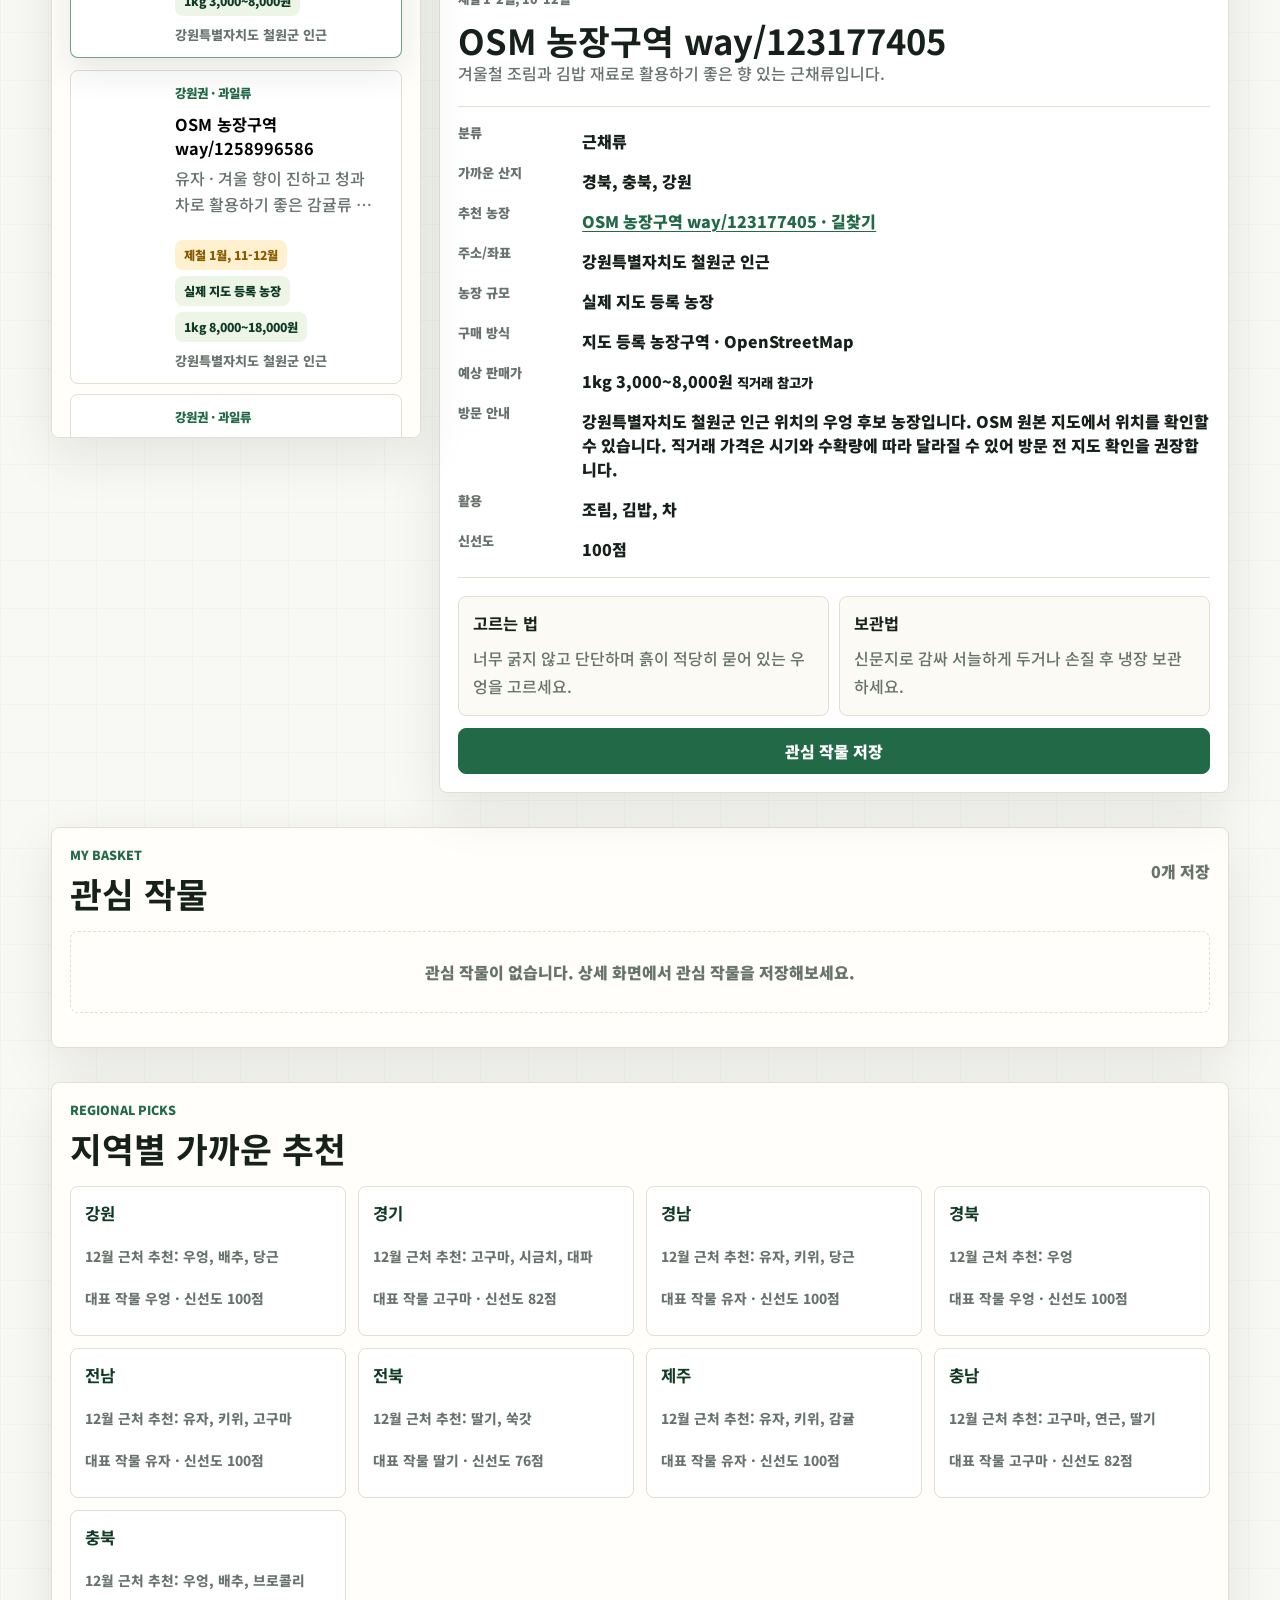
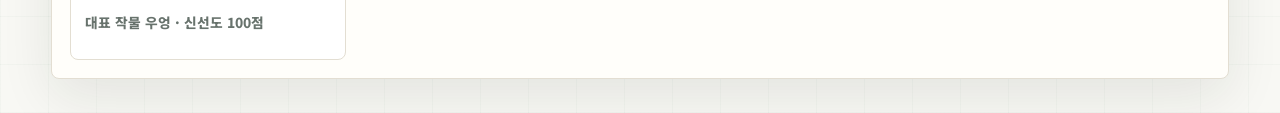
==== commit a6e258bc: "Add farm registration page and Naver collector" ====
--- a/index.html
+++ b/index.html
@@ -54,7 +54,7 @@
               <span>For local farmers</span>
               <strong>우리 농장도 등록하세요.</strong>
             </div>
-            <a href="mailto:hello@example.com?subject=근처밭 농장 등록 문의">등록 문의</a>
+            <a href="./register.html">등록 문의</a>
           </div>
           <div class="toolbar-panel hero-search" id="finder" aria-label="내 주변 제철 작물 검색">
             <label class="search-field">
--- a/styles.css
+++ b/styles.css
@@ -318,6 +318,69 @@
   font-weight: 900;
 }
 
+.register-page {
+  padding: 118px clamp(18px, 4vw, 56px) 48px;
+}
+
+.register-hero {
+  max-width: 900px;
+  margin: 0 auto 26px;
+  text-align: center;
+}
+
+.register-hero h1 {
+  margin: 0 auto 14px;
+  font-size: clamp(2rem, 4vw, 4.2rem);
+  line-height: 1.08;
+}
+
+.register-hero p {
+  max-width: 680px;
+  margin: 0 auto;
+  color: var(--muted);
+  font-size: 1.05rem;
+  font-weight: 700;
+  line-height: 1.7;
+}
+
+.register-grid {
+  display: grid;
+  grid-template-columns: minmax(0, 1fr) minmax(280px, 0.78fr);
+  gap: 28px;
+}
+
+.register-list {
+  display: grid;
+  gap: 12px;
+  margin: 18px 0 0;
+  padding: 0;
+  list-style: none;
+}
+
+.register-list li {
+  border-bottom: 1px solid rgba(31, 49, 38, 0.1);
+  padding: 0 0 12px;
+  color: var(--ink);
+  font-weight: 800;
+}
+
+.register-contact {
+  border-left: 1px solid rgba(31, 49, 38, 0.12);
+  padding-left: 28px;
+}
+
+.register-contact p {
+  color: var(--muted);
+  font-weight: 700;
+  line-height: 1.7;
+}
+
+.register-contact .primary-button,
+.register-contact .secondary-button {
+  width: 100%;
+  margin-top: 10px;
+}
+
 .eyebrow {
   margin: 0 0 10px;
   color: var(--green);
@@ -433,6 +496,18 @@
   flex-wrap: wrap;
   gap: 10px;
   margin: 18px 0 8px;
+}
+
+.farm-map-link {
+  margin: -4px 0 14px;
+}
+
+.farm-map-link a,
+.detail-meta a {
+  color: var(--green);
+  font-weight: 900;
+  text-decoration: underline;
+  text-underline-offset: 3px;
 }
 
 .detail-page-grid {
@@ -944,6 +1019,19 @@
   border: 1px solid var(--line);
   border-radius: 8px;
   background: #fff;
+}
+
+.nearby-item,
+.small-farm-item {
+  transition:
+    border-color 160ms ease,
+    transform 160ms ease;
+}
+
+.nearby-item:hover,
+.small-farm-item:hover {
+  border-color: rgba(34, 105, 71, 0.45);
+  transform: translateY(-1px);
 }
 
 .saved-item strong,
@@ -1052,7 +1140,8 @@
   .region-grid,
   .nearby-list,
   .small-farm-list,
-  .flow-grid {
+  .flow-grid,
+  .register-grid {
     grid-template-columns: 1fr;
   }
 
@@ -1073,6 +1162,13 @@
 
   .hero-search {
     margin-bottom: 0;
+  }
+
+  .register-contact {
+    border-left: 0;
+    border-top: 1px solid rgba(31, 49, 38, 0.12);
+    padding-top: 24px;
+    padding-left: 0;
   }
 
   .hero-title-only h1 {
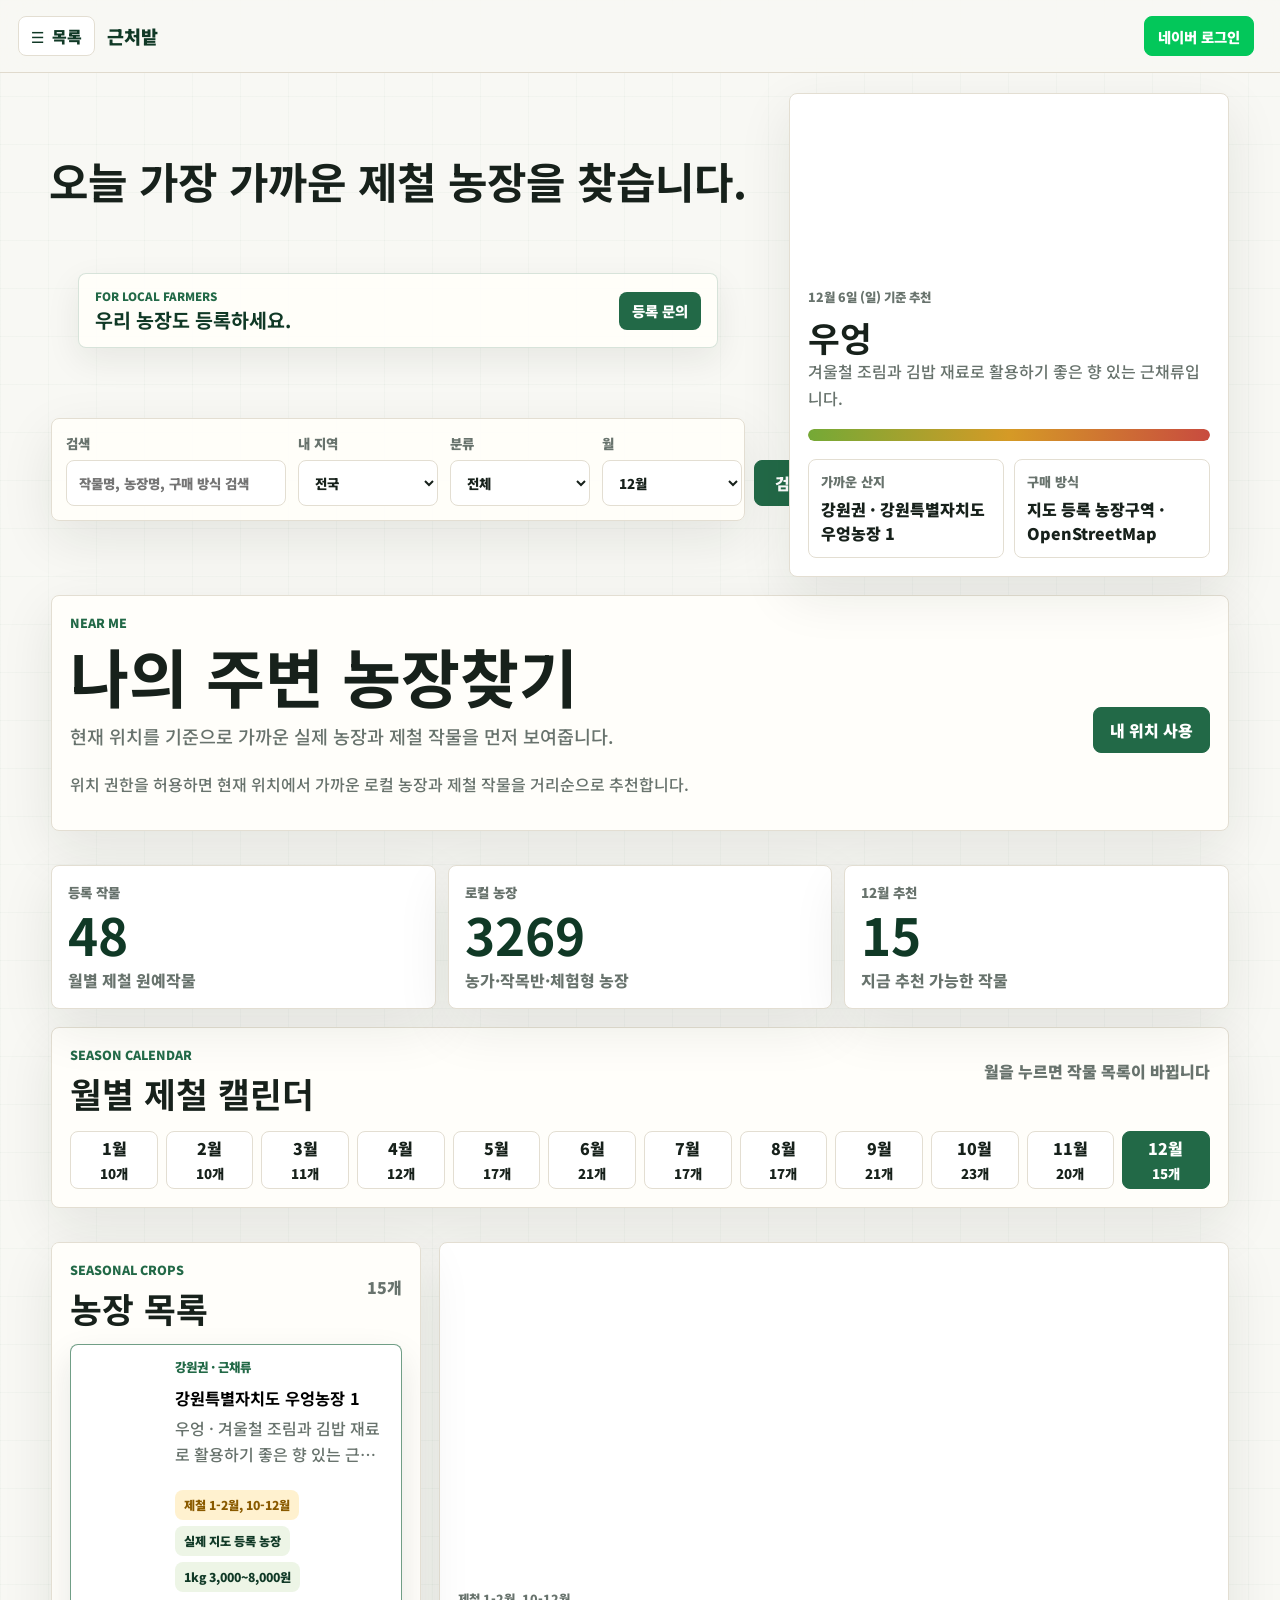
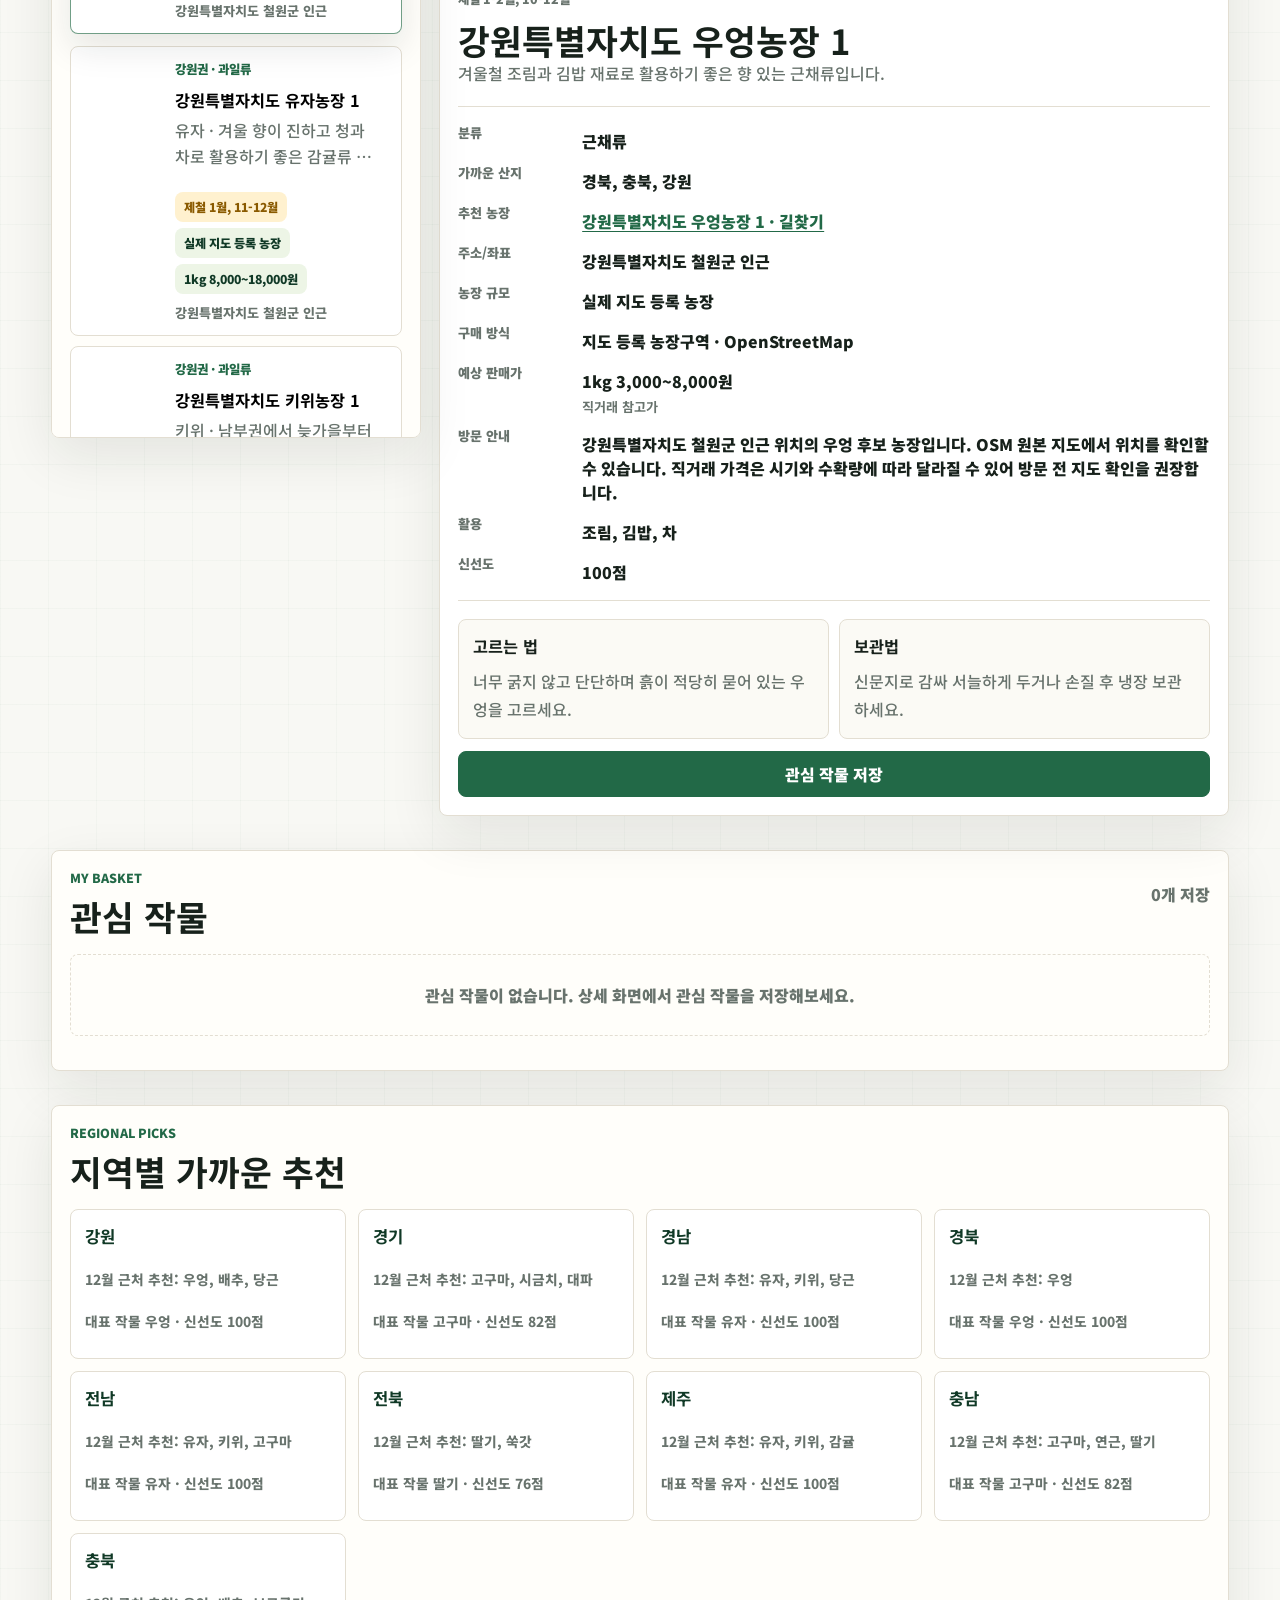
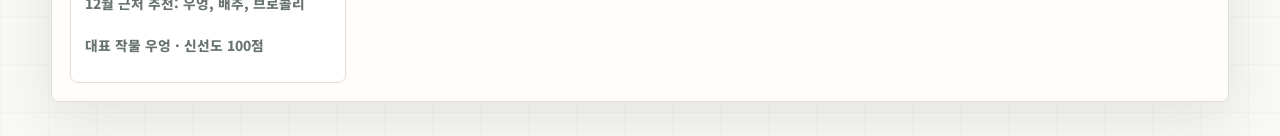
==== commit c1f1dfdd: "Add farm grade directory" ====
--- a/index.html
+++ b/index.html
@@ -27,6 +27,7 @@
             <a href="#finder">작물 검색</a>
             <a href="#recommend">오늘 추천</a>
             <a href="#small-farms">작은 농장</a>
+            <a href="#farm-grades">농장 등급</a>
             <a href="#calendar">제철 달력</a>
             <a href="#crop-list">농장 목록</a>
             <a href="#favorites">관심 작물</a>
@@ -153,6 +154,20 @@
         <div class="small-farm-list" id="smallFarmList"></div>
       </section>
 
+      <section class="section farm-grade-section deferred-section" id="farm-grades">
+        <div class="section-heading">
+          <div>
+            <p class="eyebrow">Farm grades</p>
+            <h2>등급별 전체 농장</h2>
+          </div>
+          <p class="result-count" id="gradeFarmCount">0곳</p>
+        </div>
+        <p class="section-note">
+          1단계는 임시 등록 후보, 2단계는 지도 확인 농장, 3단계는 주소 확인 농장입니다.
+        </p>
+        <div class="farm-grade-grid" id="farmGradeGrid"></div>
+      </section>
+
       <section class="section flow-section deferred-section" id="how-it-works">
         <div class="section-heading">
           <div>
--- a/styles.css
+++ b/styles.css
@@ -381,6 +381,60 @@
   margin-top: 10px;
 }
 
+.register-form {
+  display: grid;
+  gap: 12px;
+  margin-top: 18px;
+}
+
+.register-form label {
+  display: grid;
+  gap: 7px;
+}
+
+.register-form span {
+  color: var(--green-dark);
+  font-size: 0.82rem;
+  font-weight: 900;
+}
+
+.register-form input,
+.register-form select {
+  min-height: 44px;
+  width: 100%;
+  border: 1px solid rgba(31, 49, 38, 0.16);
+  border-radius: 8px;
+  background: #fffefa;
+  color: var(--ink);
+  padding: 0 12px;
+  font: inherit;
+  font-weight: 800;
+}
+
+.register-result {
+  margin-top: 14px;
+  border: 1px solid rgba(101, 158, 61, 0.28);
+  border-radius: 8px;
+  background: rgba(239, 248, 229, 0.82);
+  padding: 13px;
+}
+
+.register-result strong,
+.register-result span {
+  display: block;
+}
+
+.register-result strong {
+  color: var(--green-dark);
+  font-weight: 900;
+}
+
+.register-result span {
+  margin-top: 4px;
+  color: var(--muted);
+  font-weight: 800;
+}
+
 .eyebrow {
   margin: 0 0 10px;
   color: var(--green);
@@ -508,6 +562,11 @@
   font-weight: 900;
   text-decoration: underline;
   text-underline-offset: 3px;
+}
+
+.grade-badge {
+  background: rgba(101, 158, 61, 0.14);
+  color: var(--green-dark);
 }
 
 .detail-page-grid {
@@ -888,6 +947,93 @@
   overflow-wrap: anywhere;
 }
 
+.detail-meta small {
+  display: block;
+  margin-top: 4px;
+  color: var(--muted);
+  font-size: 0.82rem;
+  font-weight: 700;
+  line-height: 1.45;
+}
+
+.farm-comments-section {
+  margin-top: 20px;
+}
+
+.comment-form {
+  display: grid;
+  grid-template-columns: minmax(160px, 0.45fr) minmax(0, 1fr) auto;
+  gap: 12px;
+  align-items: end;
+}
+
+.comment-form label {
+  display: grid;
+  gap: 7px;
+}
+
+.comment-form span {
+  color: var(--green-dark);
+  font-size: 0.82rem;
+  font-weight: 900;
+}
+
+.comment-form input,
+.comment-form textarea {
+  width: 100%;
+  border: 1px solid rgba(31, 49, 38, 0.16);
+  border-radius: 8px;
+  background: #fffefa;
+  color: var(--ink);
+  padding: 11px 12px;
+  font: inherit;
+  font-weight: 800;
+}
+
+.comment-form textarea {
+  min-height: 46px;
+  resize: vertical;
+}
+
+.comment-list {
+  display: grid;
+  gap: 10px;
+  margin-top: 16px;
+}
+
+.comment-item {
+  border: 1px solid rgba(31, 49, 38, 0.1);
+  border-radius: 8px;
+  background: rgba(255, 254, 250, 0.82);
+  padding: 13px;
+}
+
+.comment-item div {
+  display: flex;
+  align-items: center;
+  justify-content: space-between;
+  gap: 10px;
+  margin-bottom: 6px;
+}
+
+.comment-item strong {
+  color: var(--green-dark);
+  font-weight: 900;
+}
+
+.comment-item time {
+  color: var(--muted);
+  font-size: 0.78rem;
+  font-weight: 800;
+}
+
+.comment-item p {
+  margin: 0;
+  color: var(--ink);
+  font-weight: 700;
+  line-height: 1.55;
+}
+
 .detail-tips {
   display: grid;
   grid-template-columns: repeat(2, minmax(0, 1fr));
@@ -916,6 +1062,7 @@
 .regional-section,
 .location-section,
 .small-farm-section,
+.farm-grade-section,
 .flow-section,
 .farm-cta-section {
   margin: 0 clamp(18px, 4vw, 56px) 34px;
@@ -1005,6 +1152,78 @@
 
 .flow-grid {
   grid-template-columns: repeat(3, minmax(0, 1fr));
+}
+
+.farm-grade-grid {
+  display: grid;
+  grid-template-columns: repeat(3, minmax(0, 1fr));
+  gap: 16px;
+}
+
+.farm-grade-column {
+  min-width: 0;
+  border: 1px solid rgba(31, 49, 38, 0.12);
+  border-radius: 8px;
+  background: rgba(255, 254, 250, 0.84);
+  padding: 14px;
+}
+
+.farm-grade-heading {
+  display: grid;
+  gap: 4px;
+  margin-bottom: 12px;
+}
+
+.farm-grade-heading span {
+  width: fit-content;
+  border-radius: 999px;
+  background: rgba(101, 158, 61, 0.14);
+  color: var(--green-dark);
+  padding: 5px 9px;
+  font-size: 0.78rem;
+  font-weight: 900;
+}
+
+.farm-grade-heading strong {
+  color: var(--ink);
+  font-size: 1.05rem;
+  font-weight: 900;
+}
+
+.farm-grade-heading small {
+  color: var(--muted);
+  font-weight: 800;
+}
+
+.farm-grade-list {
+  display: grid;
+  gap: 9px;
+  max-height: 620px;
+  overflow: auto;
+  padding-right: 4px;
+}
+
+.farm-grade-item {
+  display: grid;
+  gap: 4px;
+  border: 1px solid rgba(31, 49, 38, 0.09);
+  border-radius: 8px;
+  background: #fffefa;
+  padding: 11px;
+}
+
+.farm-grade-item strong {
+  color: var(--green-dark);
+  font-weight: 900;
+  overflow-wrap: anywhere;
+}
+
+.farm-grade-item span,
+.farm-grade-item small {
+  color: var(--muted);
+  font-size: 0.82rem;
+  font-weight: 800;
+  line-height: 1.42;
 }
 
 .saved-item,
@@ -1140,6 +1359,7 @@
   .region-grid,
   .nearby-list,
   .small-farm-list,
+  .farm-grade-grid,
   .flow-grid,
   .register-grid {
     grid-template-columns: 1fr;
@@ -1284,4 +1504,12 @@
   .detail-meta {
     grid-template-columns: 1fr;
   }
-}
+
+  .comment-form {
+    grid-template-columns: 1fr;
+  }
+
+  .comment-form .primary-button {
+    width: 100%;
+  }
+}
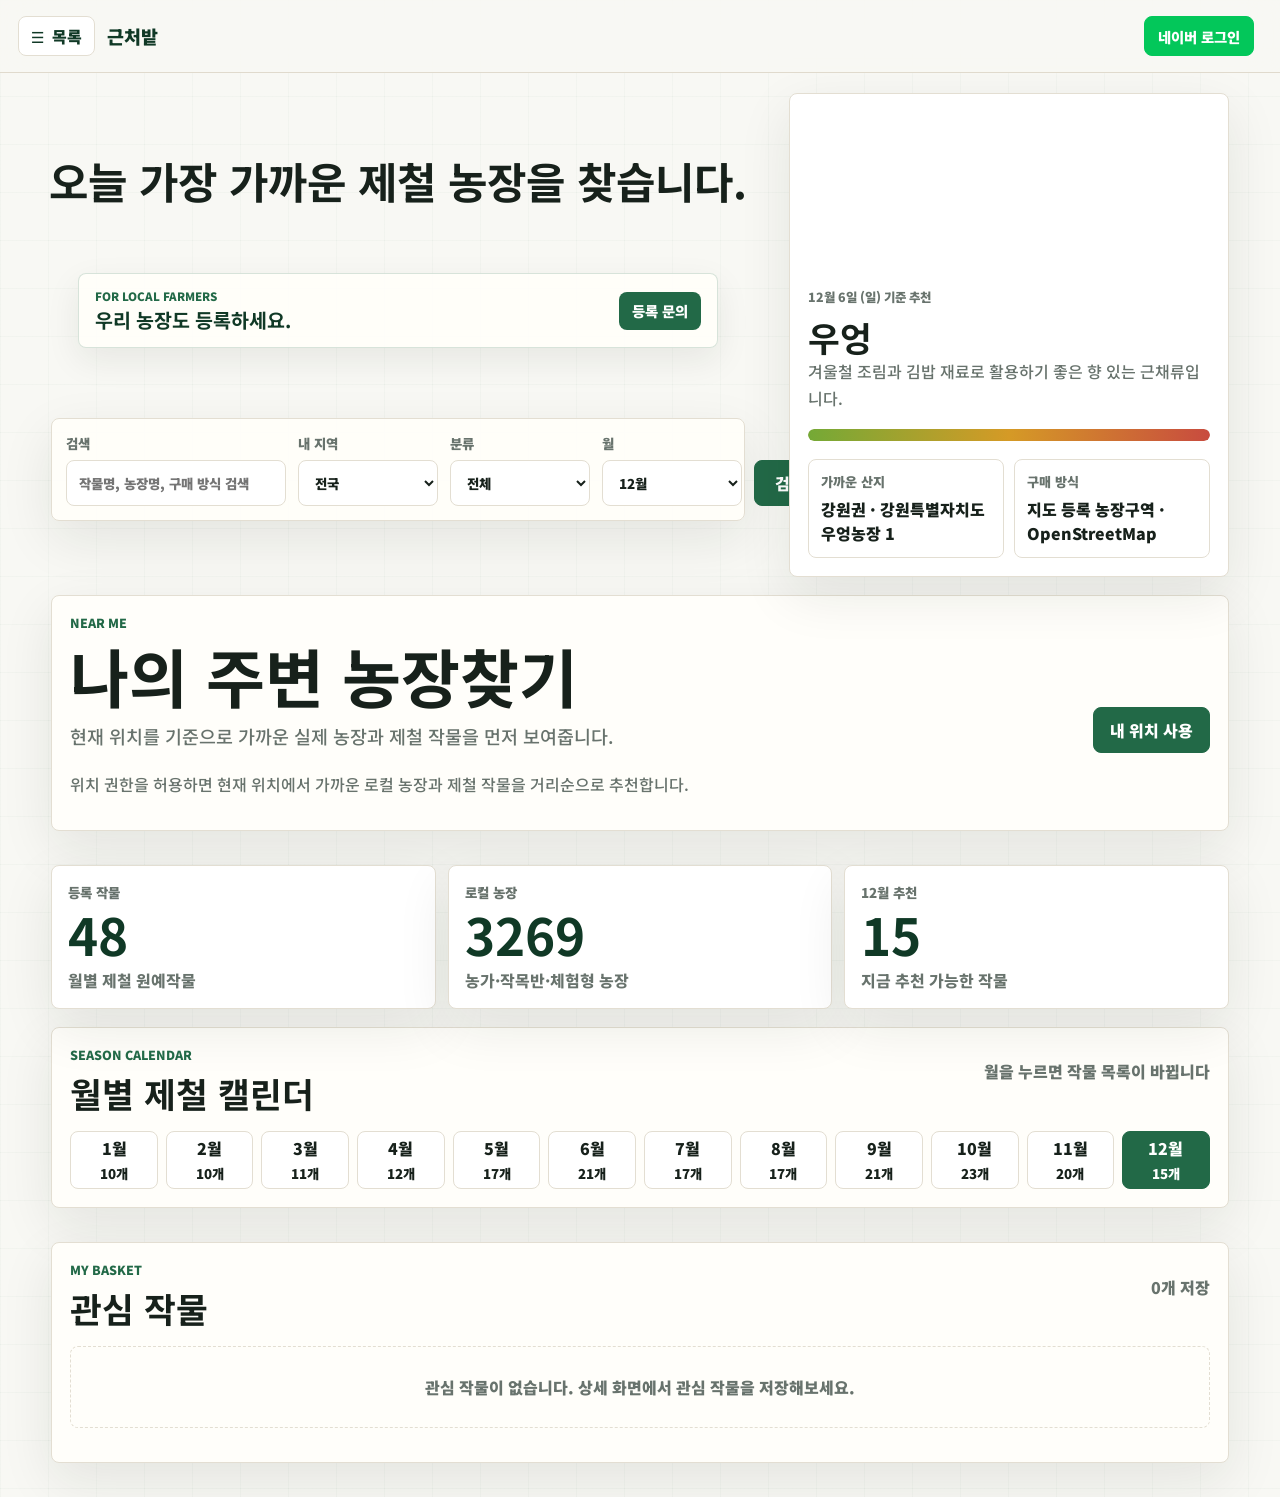
==== commit 5152cdf2: "Hide secondary farm sections by default" ====
--- a/index.html
+++ b/index.html
@@ -22,14 +22,14 @@
         <details class="quick-menu">
           <summary aria-label="서비스 목록 열기">목록</summary>
           <div class="quick-menu-panel">
+            <a href="#crop-list">농장 목록</a>
             <a href="#nearby">주변 농장찾기</a>
-            <a href="#overview">서비스 요약</a>
+            <a href="#regional-picks">지역별 추천</a>
             <a href="#finder">작물 검색</a>
             <a href="#recommend">오늘 추천</a>
             <a href="#small-farms">작은 농장</a>
             <a href="#farm-grades">농장 등급</a>
             <a href="#calendar">제철 달력</a>
-            <a href="#crop-list">농장 목록</a>
             <a href="#favorites">관심 작물</a>
           </div>
         </details>
@@ -205,7 +205,7 @@
         <div class="month-strip" id="monthStrip"></div>
       </section>
 
-      <section class="dashboard" id="crop-list">
+      <section class="dashboard deferred-section" id="crop-list">
         <aside class="crop-list-panel" aria-labelledby="listTitle">
           <div class="section-heading">
             <div>
@@ -248,7 +248,7 @@
         <div class="saved-list" id="favoriteList"></div>
       </section>
 
-      <section class="section regional-section">
+      <section class="section regional-section deferred-section" id="regional-picks">
         <div class="section-heading">
           <div>
             <p class="eyebrow">Regional picks</p>
--- a/styles.css
+++ b/styles.css
@@ -1106,6 +1106,10 @@
 
 .deferred-section.section-visible {
   display: block;
+}
+
+.dashboard.deferred-section.section-visible {
+  display: grid;
 }
 
 .location-status,
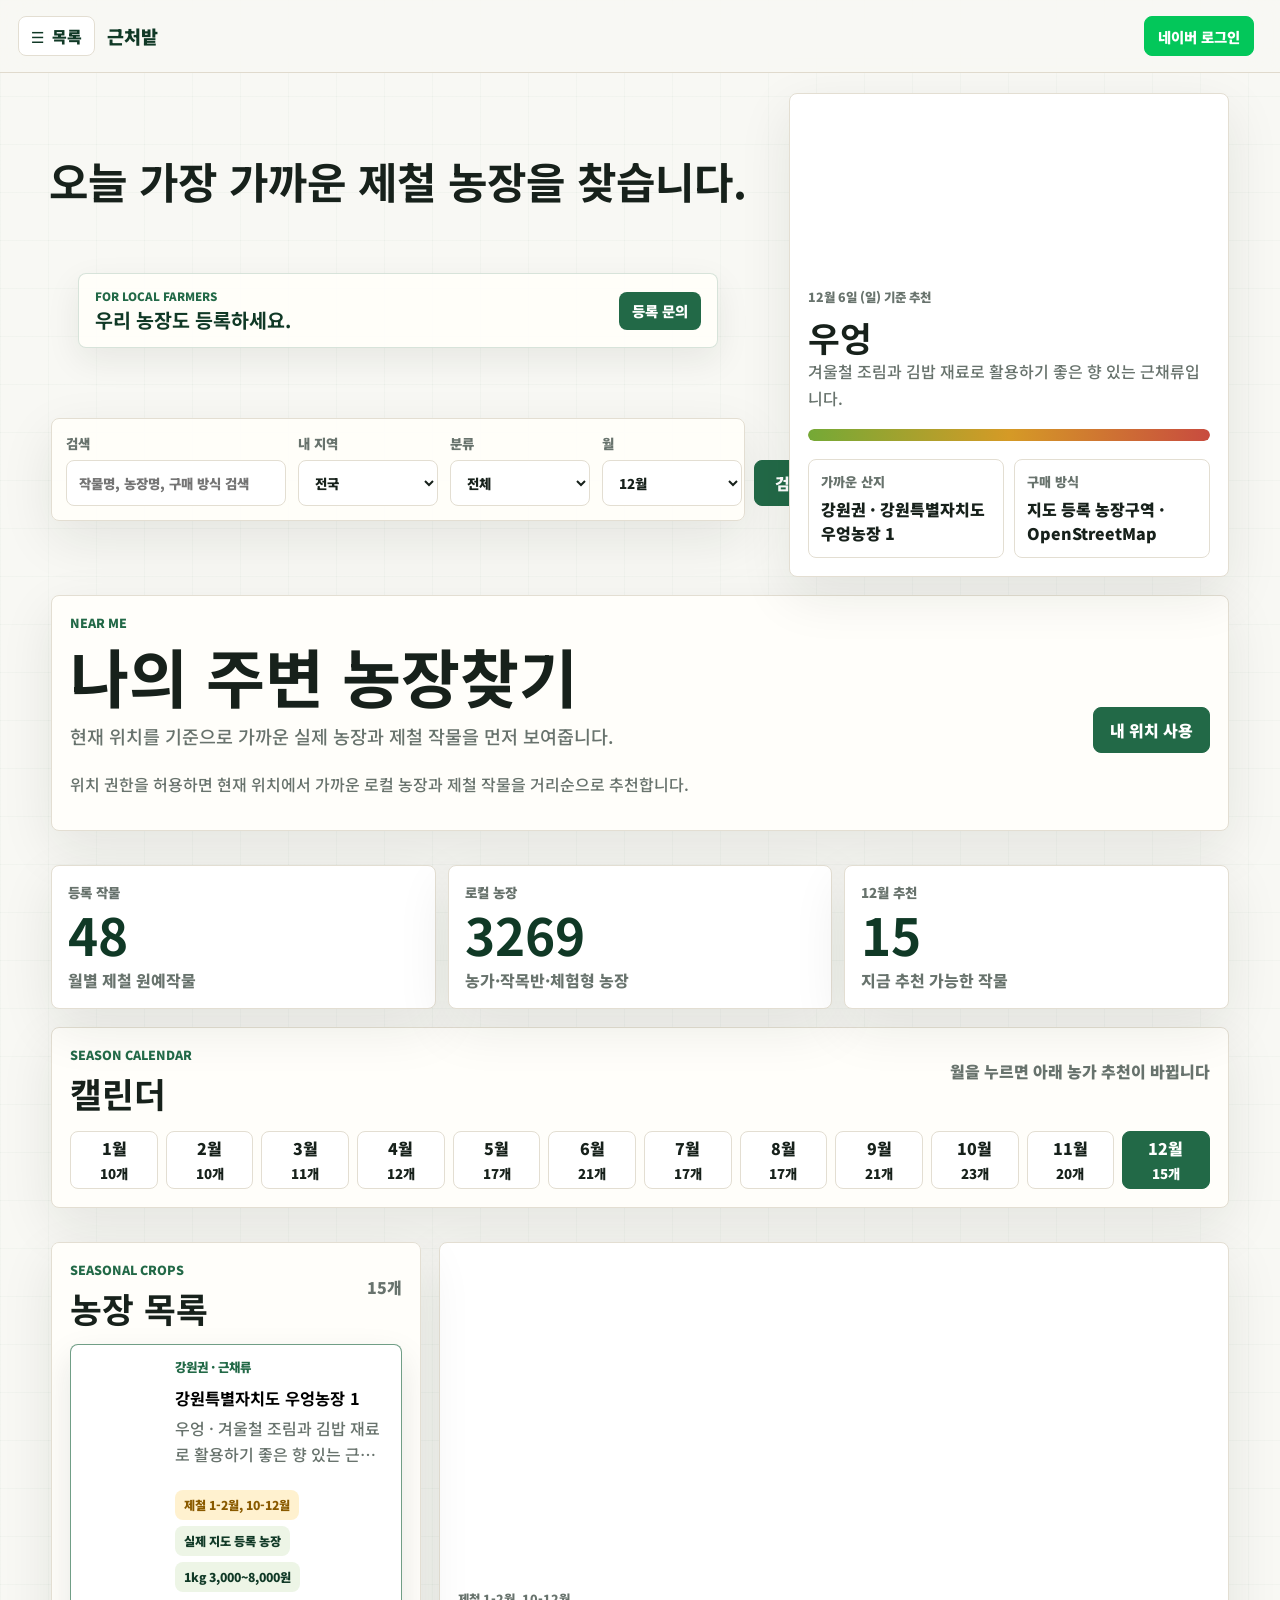
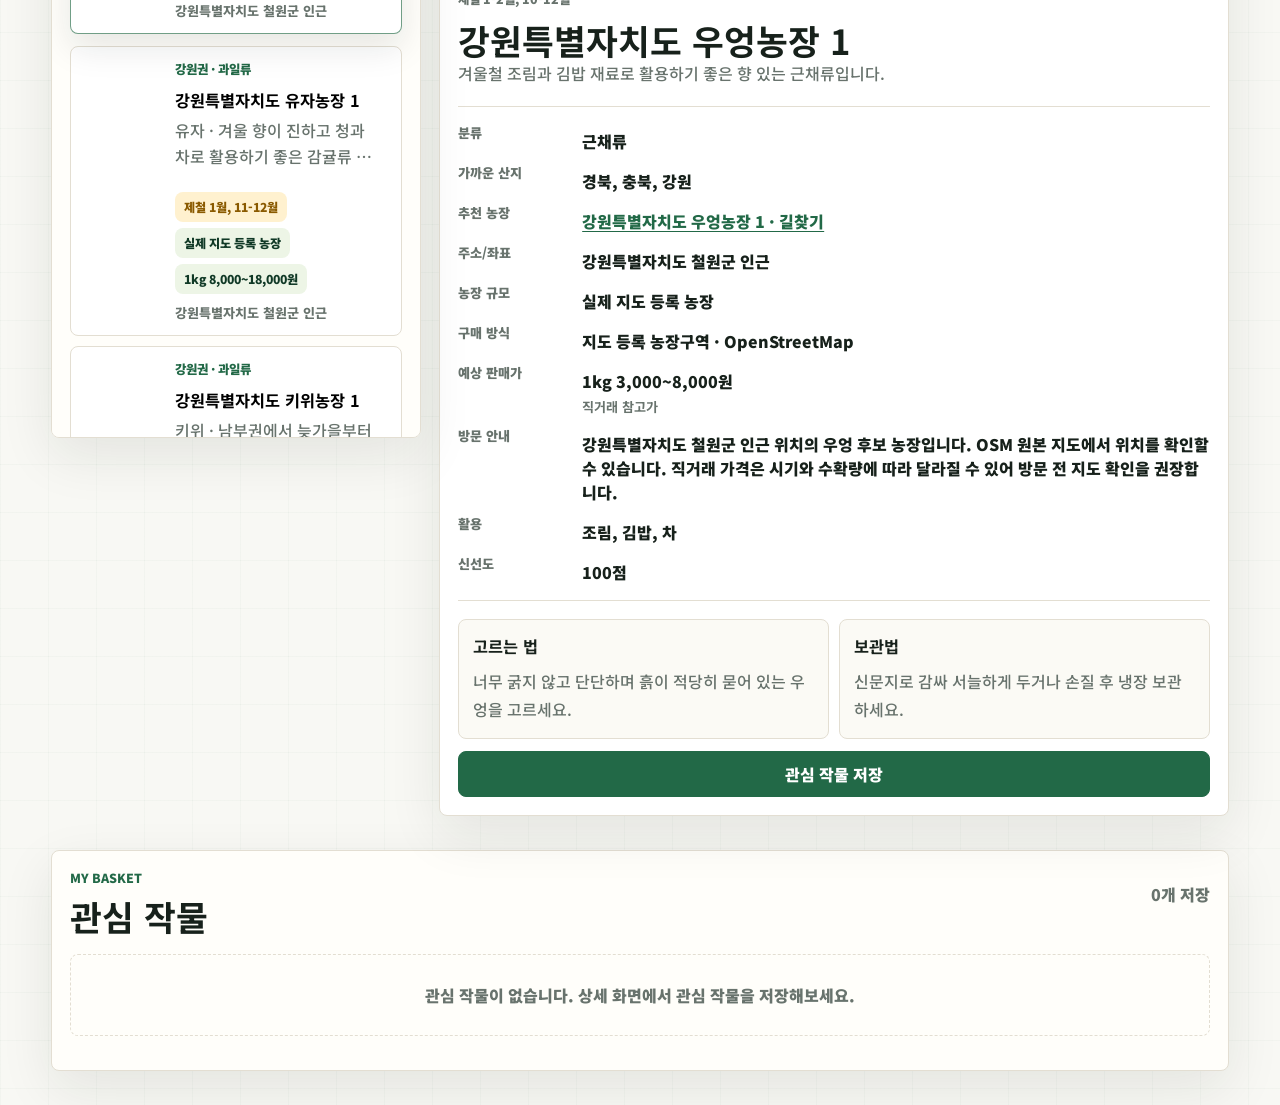
==== commit d86e1e88: "Group crop dashboard with calendar" ====
--- a/index.html
+++ b/index.html
@@ -22,13 +22,12 @@
         <details class="quick-menu">
           <summary aria-label="서비스 목록 열기">목록</summary>
           <div class="quick-menu-panel">
-            <a href="#crop-list">농장 목록</a>
+            <a href="#farm-grades">농장 목록</a>
             <a href="#nearby">주변 농장찾기</a>
             <a href="#regional-picks">지역별 추천</a>
             <a href="#finder">작물 검색</a>
             <a href="#recommend">오늘 추천</a>
             <a href="#small-farms">작은 농장</a>
-            <a href="#farm-grades">농장 등급</a>
             <a href="#calendar">제철 달력</a>
             <a href="#favorites">관심 작물</a>
           </div>
@@ -158,7 +157,7 @@
         <div class="section-heading">
           <div>
             <p class="eyebrow">Farm grades</p>
-            <h2>등급별 전체 농장</h2>
+            <h2>농장 목록</h2>
           </div>
           <p class="result-count" id="gradeFarmCount">0곳</p>
         </div>
@@ -198,14 +197,14 @@
         <div class="section-heading">
           <div>
             <p class="eyebrow">Season calendar</p>
-            <h2 id="calendarTitle">월별 제철 캘린더</h2>
-          </div>
-          <p class="result-count" id="calendarHint">월을 누르면 작물 목록이 바뀝니다</p>
+            <h2 id="calendarTitle">캘린더</h2>
+          </div>
+          <p class="result-count" id="calendarHint">월을 누르면 아래 농가 추천이 바뀝니다</p>
         </div>
         <div class="month-strip" id="monthStrip"></div>
       </section>
 
-      <section class="dashboard deferred-section" id="crop-list">
+      <section class="dashboard" id="crop-list">
         <aside class="crop-list-panel" aria-labelledby="listTitle">
           <div class="section-heading">
             <div>
--- a/styles.css
+++ b/styles.css
@@ -1106,10 +1106,6 @@
 
 .deferred-section.section-visible {
   display: block;
-}
-
-.dashboard.deferred-section.section-visible {
-  display: grid;
 }
 
 .location-status,
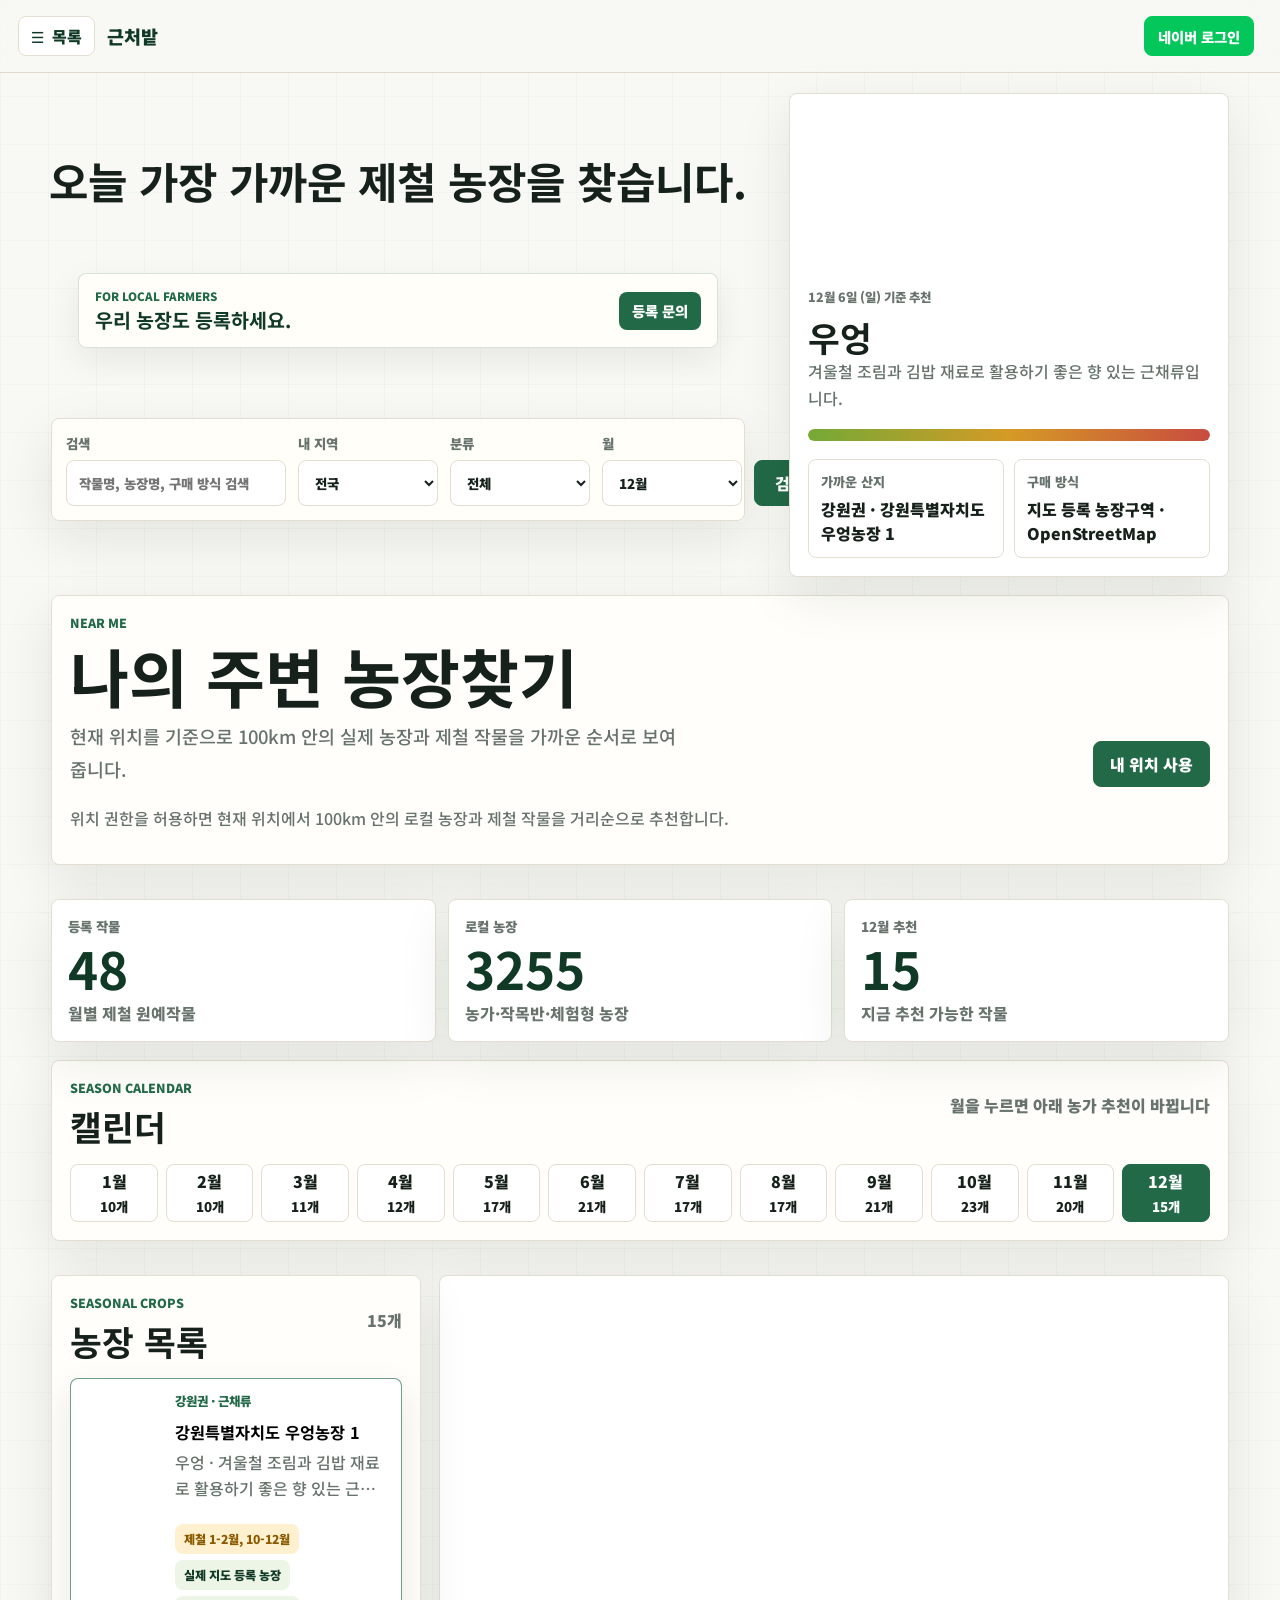
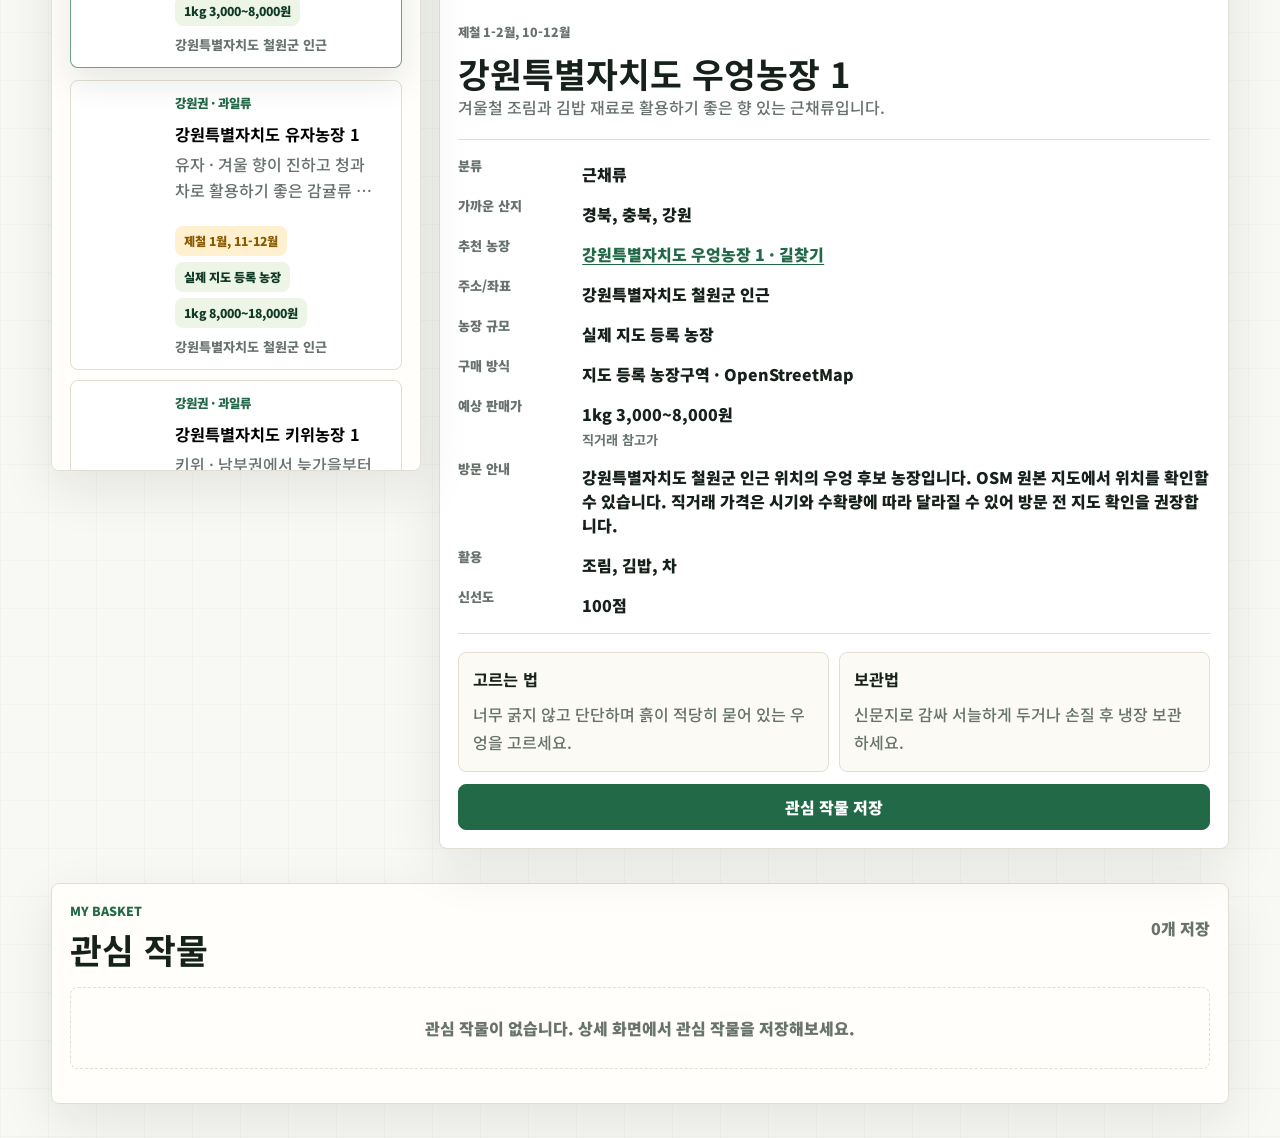
==== commit a0d7e20d: "Expand nearby farm radius" ====
--- a/index.html
+++ b/index.html
@@ -111,12 +111,12 @@
           <div>
             <p class="eyebrow">Near me</p>
             <h1>나의 주변 농장찾기</h1>
-            <p class="lead">현재 위치를 기준으로 가까운 실제 농장과 제철 작물을 먼저 보여줍니다.</p>
+            <p class="lead">현재 위치를 기준으로 100km 안의 실제 농장과 제철 작물을 가까운 순서로 보여줍니다.</p>
           </div>
           <button class="primary-button" id="locationButton" type="button">내 위치 사용</button>
         </div>
         <p class="location-status" id="locationStatus">
-          위치 권한을 허용하면 현재 위치에서 가까운 로컬 농장과 제철 작물을 거리순으로 추천합니다.
+          위치 권한을 허용하면 현재 위치에서 100km 안의 로컬 농장과 제철 작물을 거리순으로 추천합니다.
         </p>
         <div class="nearby-list" id="nearbyList"></div>
       </section>
